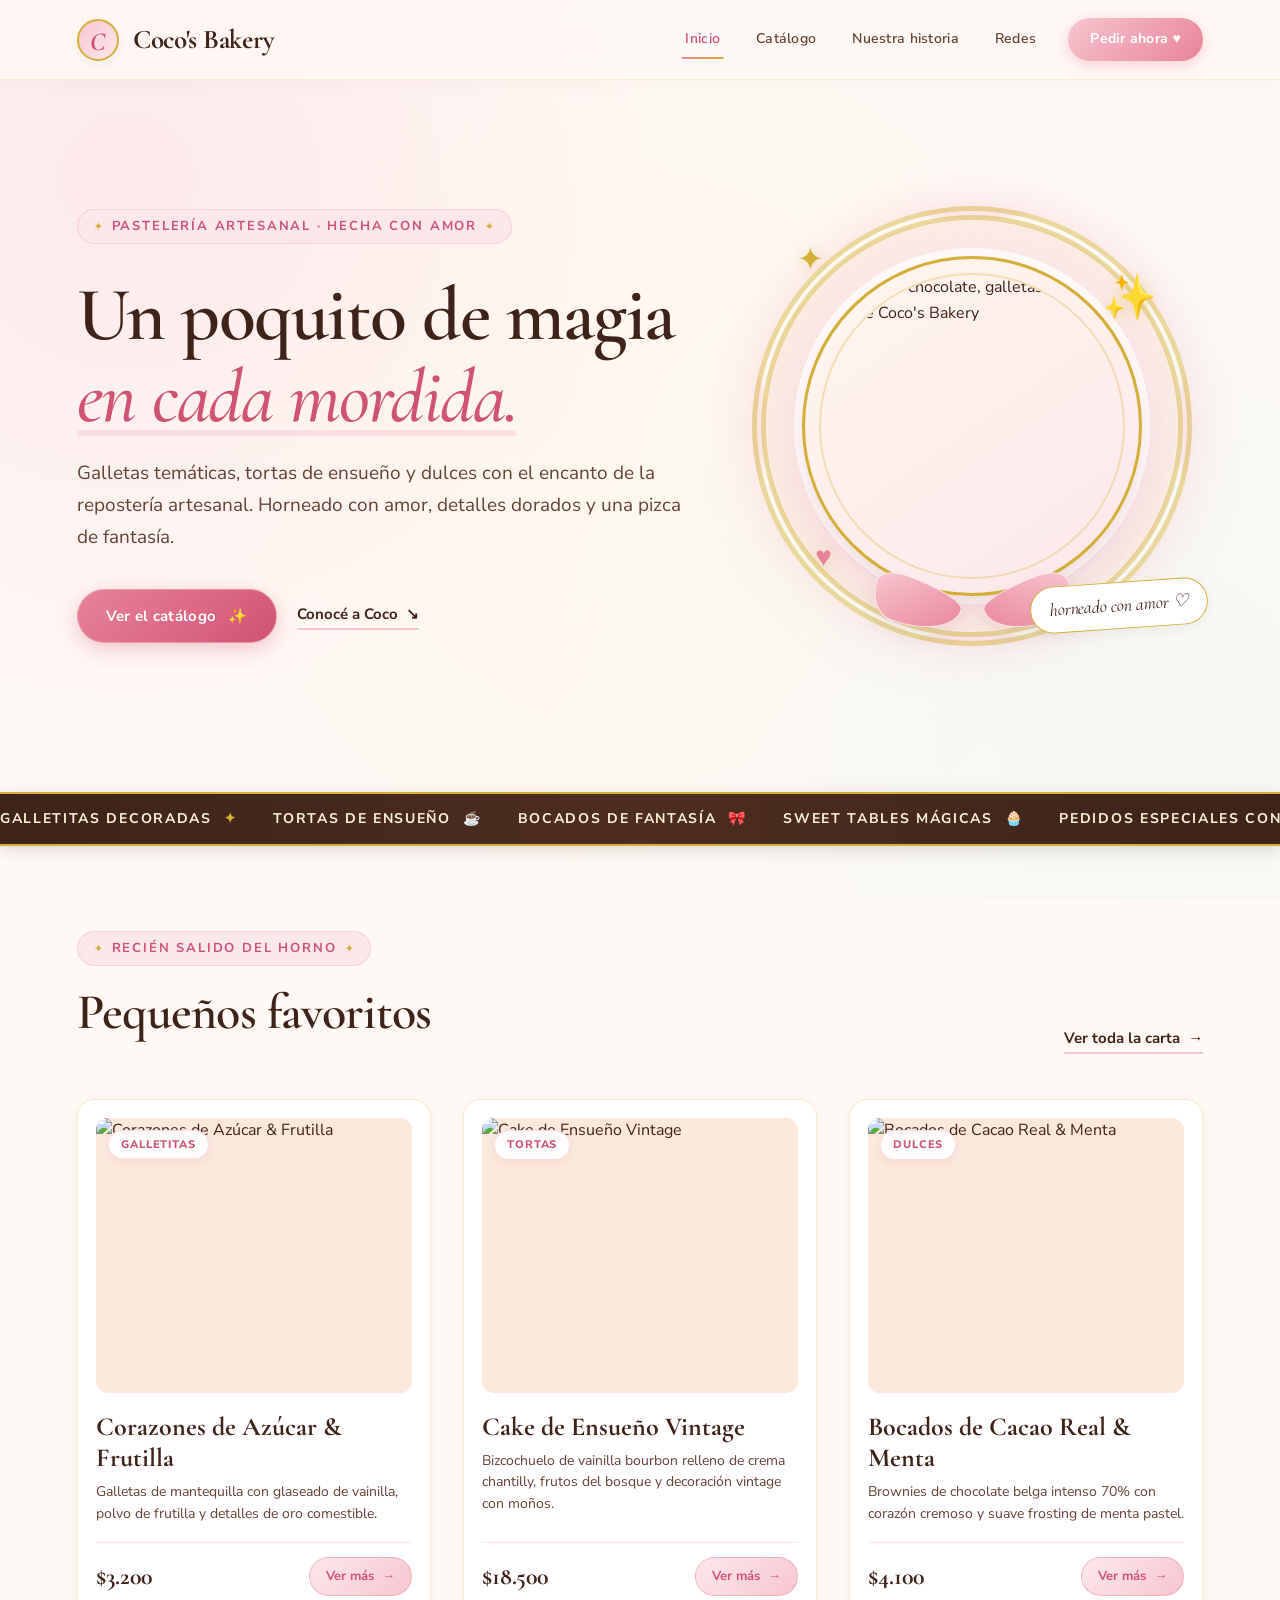
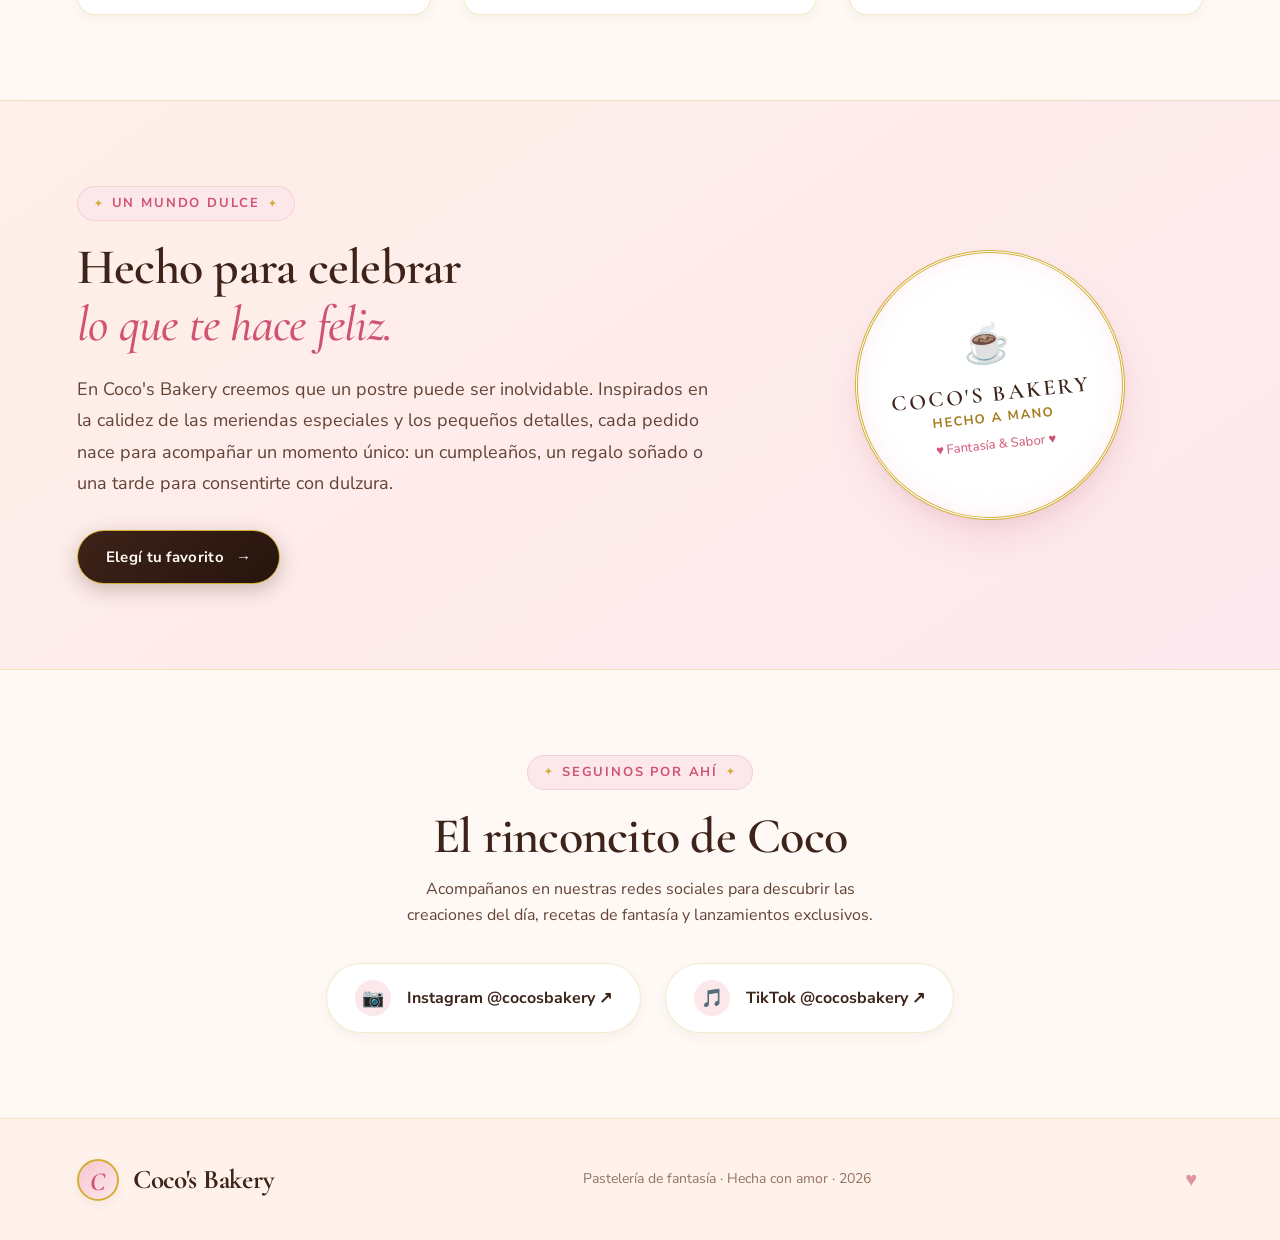
==== index.html @ 11f6545b "refactor: eliminar menciones literales de monerias de cafe y unificar tono de marca" ====
<!doctype html>
<html lang="es">
  <head>
    <meta charset="UTF-8" />
    <meta name="viewport" content="width=device-width, initial-scale=1.0" />
    <meta name="description" content="Coco's Bakery — pastelería de fantasía y repostería artesanal hecha con amor." />
    <title>Coco's Bakery · Pastelería de Fantasía</title>
    <link rel="preconnect" href="https://fonts.googleapis.com" />
    <link rel="preconnect" href="https://fonts.gstatic.com" crossorigin />
    <link href="https://fonts.googleapis.com/css2?family=Cormorant+Garamond:ital,wght@0,500;0,600;0,700;1,500&family=Nunito+Sans:wght@400;600;700;800&display=swap" rel="stylesheet" />
    <link rel="stylesheet" href="styles.css" />
  </head>
  <body>
    <div class="site-shell">
      <!-- HEADER / NAVEGACIÓN -->
      <header class="site-header">
        <a class="brand" href="index.html" aria-label="Coco's Bakery, inicio">
          <span class="brand-mini">C</span>
          <span>Coco's Bakery</span>
        </a>
        <button class="menu-button" aria-expanded="false" aria-controls="main-nav">Menú <span>✦</span></button>
        <nav id="main-nav" class="main-nav" aria-label="Navegación principal">
          <a class="active" href="index.html">Inicio</a>
          <a href="catalogo.html">Catálogo</a>
          <a href="#historia">Nuestra historia</a>
          <a href="#redes">Redes</a>
          <a href="https://wa.me/?text=Hola%20Coco's%20Bakery!%20Quisiera%20hacer%20un%20pedido%20especial" target="_blank" rel="noopener noreferrer" class="nav-cta">
            Pedir ahora <span>♥</span>
          </a>
        </nav>
      </header>

      <main>
        <!-- HERO SECTION -->
        <section class="hero" aria-labelledby="hero-title">
          <div class="hero-copy">
            <span class="eyebrow">Pastelería Artesanal · Hecha con Amor</span>
            <h1 id="hero-title">Un poquito de magia<br /><em>en cada mordida.</em></h1>
            <p class="hero-text">
              Galletas temáticas, tortas de ensueño y dulces con el encanto de la repostería artesanal. Horneado con amor, detalles dorados y una pizca de fantasía.
            </p>
            <div class="hero-actions">
              <a class="button button-pink" href="catalogo.html">Ver el catálogo <span>✨</span></a>
              <a class="text-link" href="#historia">Conocé a Coco <span>↘</span></a>
            </div>
          </div>

          <div class="hero-art" aria-label="Ilustración de Coco's Bakery">
            <span class="spark spark-one">✦</span>
            <span class="spark spark-two">✨</span>
            <span class="spark spark-three">♥</span>
            
            <div class="lace-ring"></div>
            
            <div class="hero-logo-wrap">
              <img src="https://raw.githubusercontent.com/vslocaltech/cocos-bakery/main/assets/cocos-bakery-mark.jpg" alt="Gatito de chocolate, galletas y moño rosa de Coco's Bakery" />
            </div>

            <div class="ribbon ribbon-left"></div>
            <div class="ribbon ribbon-right"></div>
            
            <p class="art-note">horneado con amor ♡</p>
          </div>
        </section>

        <!-- MARQUEE INFINITO CONTINUO -->
        <div class="marquee-container" aria-label="Especialidades en movimiento">
          <div class="marquee-track">
            <span>Galletitas decoradas <i>✦</i></span>
            <span>Tortas de ensueño <i>☕</i></span>
            <span>Bocados de fantasía <i>🎀</i></span>
            <span>Sweet tables mágicas <i>🧁</i></span>
            <span>Pedidos especiales con amor <i>✨</i></span>
            <!-- Duplicado para loop infinito fluido -->
            <span>Galletitas decoradas <i>✦</i></span>
            <span>Tortas de ensueño <i>☕</i></span>
            <span>Bocados de fantasía <i>🎀</i></span>
            <span>Sweet tables mágicas <i>🧁</i></span>
            <span>Pedidos especiales con amor <i>✨</i></span>
          </div>
        </div>

        <!-- SECCIÓN DE FAVORITOS (RENDERIZADA DINÁMICAMENTE) -->
        <section class="featured section-pad" aria-labelledby="featured-title">
          <div class="section-heading">
            <div>
              <span class="eyebrow">Recién salido del horno</span>
              <h2 id="featured-title">Pequeños favoritos</h2>
            </div>
            <a class="text-link" href="catalogo.html">Ver toda la carta <span>→</span></a>
          </div>

          <div class="treat-grid" id="featured-grid">
            <!-- Carga dinámica de script.js con las delicias del catálogo -->
          </div>
        </section>

        <!-- SECCIÓN HISTORIA -->
        <section id="historia" class="story-section section-pad">
          <div class="story-grid">
            <div class="story-copy">
              <span class="eyebrow">Un mundo dulce</span>
              <h2>Hecho para celebrar<br /><em>lo que te hace feliz.</em></h2>
              <p>
                En Coco's Bakery creemos que un postre puede ser inolvidable. Inspirados en la calidez de las meriendas especiales y los pequeños detalles, cada pedido nace para acompañar un momento único: un cumpleaños, un regalo soñado o una tarde para consentirte con dulzura.
              </p>
              <a class="button button-dark" href="catalogo.html">Elegí tu favorito <span>→</span></a>
            </div>

            <div class="story-visual-wrap">
              <div class="story-stamp-card">
                <div class="stamp-icon">☕</div>
                <h3>Coco's Bakery</h3>
                <span>Hecho a mano</span>
                <p style="font-size: 13px; color: var(--pink-deep); margin: 6px 0 0;">♥ Fantasía & Sabor ♥</p>
              </div>
            </div>
          </div>
        </section>

        <!-- SECCIÓN REDES -->
        <section id="redes" class="social-section section-pad" aria-labelledby="social-title">
          <span class="eyebrow">Seguinos por ahí</span>
          <h2 id="social-title">El rinconcito de Coco</h2>
          <p style="max-width: 500px; margin: 0 auto; color: var(--choco-soft);">
            Acompañanos en nuestras redes sociales para descubrir las creaciones del día, recetas de fantasía y lanzamientos exclusivos.
          </p>
          
          <div class="social-cards">
            <a href="https://instagram.com" target="_blank" rel="noopener noreferrer" class="social-card">
              <span class="social-icon">📷</span>
              <span>Instagram @cocosbakery ↗</span>
            </a>
            <a href="https://tiktok.com" target="_blank" rel="noopener noreferrer" class="social-card">
              <span class="social-icon">🎵</span>
              <span>TikTok @cocosbakery ↗</span>
            </a>
          </div>
        </section>
      </main>

      <!-- FOOTER CON ACCESO SECRETO A ADMIN -->
      <footer class="site-footer">
        <a class="brand" href="index.html">
          <span class="brand-mini">C</span>
          <span>Coco's Bakery</span>
        </a>
        <p>Pastelería de fantasía · Hecha con amor · <span>2026</span></p>
        <!-- Corazón secreto que abre el panel de administración -->
        <a href="admin.html" class="footer-secret-heart" title="Área privada de Coco">♥</a>
      </footer>
    </div>

    <script src="script.js"></script>
  </body>
</html>
---- styles.css ----
/* ==========================================================================
   COCO'S BAKERY — PASTELERÍA DE FANTASÍA & REPOSTERÍA ARTESANAL
   Inspirado en la delicadeza victoriana, repostería mágica,
   tonos rosa pastel, crema de vainilla, acentos dorados y lazos delicados.
   ========================================================================== */

:root {
  /* Paleta Pastel de Fantasía */
  --cream-base: #FFF9F5;
  --cream-card: #FFFFFF;
  --cream-tint: #FFF2EB;
  --cream-soft: #FDE8DD;
  
  --pink-pastel: #FCE8EB;
  --pink-blush: #F7C6D0;
  --pink-accent: #E88299;
  --pink-deep: #D05373;
  
  --gold-shimmer: #FDF4D8;
  --gold-accent: #D4AF37;
  --gold-dark: #A67C1E;
  
  --mint-soft: #E3F5F0;
  --mint-accent: #87C7B5;
  
  --choco-rich: #3D2319;
  --choco-soft: #634336;
  --choco-light: #947164;
  --choco-border: rgba(61, 35, 25, 0.12);
  
  /* Tipografías */
  --font-serif: 'Cormorant Garamond', Garamond, 'Playfair Display', Georgia, serif;
  --font-sans: 'Nunito Sans', -apple-system, BlinkMacSystemFont, 'Segoe UI', Roboto, sans-serif;
  
  /* Elevaciones suaves (Marshmallow & Cream) */
  --shadow-sm: 0 4px 12px rgba(61, 35, 25, 0.05);
  --shadow-md: 0 10px 28px -4px rgba(61, 35, 25, 0.08), 0 4px 10px -2px rgba(232, 130, 153, 0.08);
  --shadow-lg: 0 20px 40px -6px rgba(208, 83, 115, 0.15), 0 8px 16px -4px rgba(61, 35, 25, 0.06);
  --shadow-gold: 0 8px 24px -2px rgba(212, 175, 55, 0.25);
  
  /* Radios de borde */
  --radius-sm: 10px;
  --radius-md: 18px;
  --radius-lg: 28px;
  --radius-full: 9999px;
  
  --transition: all 0.3s cubic-bezier(0.25, 1, 0.5, 1);
}

* {
  box-sizing: border-box;
}

html {
  scroll-behavior: smooth;
}

body {
  margin: 0;
  background-color: var(--cream-base);
  color: var(--choco-rich);
  font-family: var(--font-sans);
  font-size: 16px;
  line-height: 1.6;
  overflow-x: hidden;
  background-image: 
    radial-gradient(circle at 10% 20%, rgba(247, 198, 208, 0.3) 0%, transparent 40%),
    radial-gradient(circle at 90% 80%, rgba(227, 245, 240, 0.35) 0%, transparent 45%),
    radial-gradient(circle at 50% 50%, rgba(253, 244, 216, 0.25) 0%, transparent 60%);
  background-attachment: fixed;
}

/* Enlaces y botones base */
a {
  color: inherit;
  text-decoration: none;
  transition: var(--transition);
}

button, input, textarea, select {
  font-family: inherit;
  font-size: inherit;
}

button {
  cursor: pointer;
  border: none;
  background: none;
}

/* ==========================================================================
   TIPOGRAFÍA Y ENCABEZADOS
   ========================================================================== */

h1, h2, h3, h4 {
  font-family: var(--font-serif);
  font-weight: 600;
  color: var(--choco-rich);
  margin-top: 0;
}

h1 {
  font-size: clamp(42px, 6vw, 76px);
  line-height: 1.08;
  letter-spacing: -0.02em;
}

h1 em, h2 em {
  font-style: italic;
  font-weight: 500;
  color: var(--pink-deep);
  position: relative;
  display: inline-block;
}

h1 em::after, h2 em::after {
  content: '';
  position: absolute;
  left: 0;
  bottom: 2px;
  width: 100%;
  height: 6px;
  background: var(--pink-blush);
  opacity: 0.45;
  border-radius: var(--radius-full);
  z-index: -1;
}

h2 {
  font-size: clamp(32px, 4vw, 50px);
  line-height: 1.15;
  letter-spacing: -0.015em;
  margin-bottom: 12px;
}

h3 {
  font-size: 26px;
  line-height: 1.25;
}

.eyebrow {
  display: inline-flex;
  align-items: center;
  gap: 8px;
  font-size: 13px;
  font-weight: 700;
  text-transform: uppercase;
  letter-spacing: 0.14em;
  color: var(--pink-deep);
  background: var(--pink-pastel);
  padding: 6px 16px;
  border-radius: var(--radius-full);
  border: 1px solid rgba(232, 130, 153, 0.25);
  margin-bottom: 18px;
}

.eyebrow::before, .eyebrow::after {
  content: '✦';
  font-size: 10px;
  color: var(--gold-accent);
}

.section-pad {
  padding: 85px max(6vw, 24px);
}

/* ==========================================================================
   ENCABEZADO / NAVBAR (ESTILO MAID CAFÉ DE FANTASÍA)
   ========================================================================== */

.site-header {
  position: sticky;
  top: 0;
  z-index: 100;
  min-height: 80px;
  padding: 0 max(6vw, 24px);
  display: flex;
  align-items: center;
  justify-content: space-between;
  background: rgba(255, 249, 245, 0.88);
  backdrop-filter: blur(14px);
  -webkit-backdrop-filter: blur(14px);
  border-bottom: 1px solid rgba(212, 175, 55, 0.2);
  box-shadow: 0 4px 20px rgba(61, 35, 25, 0.03);
  transition: var(--transition);
}

.brand {
  display: inline-flex;
  align-items: center;
  gap: 14px;
  font-family: var(--font-serif);
  font-size: 27px;
  font-weight: 700;
  color: var(--choco-rich);
  letter-spacing: -0.01em;
}

.brand-mini {
  display: grid;
  place-items: center;
  width: 42px;
  height: 42px;
  border-radius: 50%;
  background: linear-gradient(135deg, var(--pink-blush), var(--pink-pastel));
  border: 2px solid var(--gold-accent);
  color: var(--pink-deep);
  font-family: var(--font-serif);
  font-size: 26px;
  font-style: italic;
  font-weight: 700;
  box-shadow: var(--shadow-sm);
  transition: var(--transition);
}

.brand:hover .brand-mini {
  transform: rotate(-10deg) scale(1.08);
  box-shadow: var(--shadow-gold);
}

.main-nav {
  display: flex;
  align-items: center;
  gap: 28px;
}

.main-nav a {
  font-size: 14px;
  font-weight: 600;
  color: var(--choco-soft);
  position: relative;
  padding: 8px 4px;
  letter-spacing: 0.02em;
}

.main-nav a::after {
  content: '';
  position: absolute;
  left: 50%;
  bottom: 0;
  width: 0;
  height: 2px;
  background: linear-gradient(90deg, var(--pink-accent), var(--gold-accent));
  border-radius: var(--radius-full);
  transition: var(--transition);
  transform: translateX(-50%);
}

.main-nav a:hover, .main-nav a.active {
  color: var(--pink-deep);
}

.main-nav a:hover::after, .main-nav a.active::after {
  width: 100%;
}

.nav-cta {
  background: linear-gradient(135deg, var(--pink-blush), var(--pink-accent)) !important;
  color: #fff !important;
  padding: 10px 22px !important;
  border-radius: var(--radius-full) !important;
  font-weight: 700 !important;
  box-shadow: 0 4px 15px rgba(232, 130, 153, 0.35);
}

.nav-cta:hover {
  transform: translateY(-2px);
  box-shadow: 0 6px 20px rgba(232, 130, 153, 0.45);
}

.nav-cta::after {
  display: none !important;
}

.menu-button {
  display: none;
  background: var(--pink-pastel);
  border: 1px solid var(--pink-blush);
  padding: 8px 16px;
  border-radius: var(--radius-full);
  color: var(--choco-rich);
  font-weight: 700;
  font-size: 14px;
}

/* ==========================================================================
   BOTONES Y LLAMADAS A LA ACCIÓN
   ========================================================================== */

.button {
  display: inline-flex;
  align-items: center;
  justify-content: center;
  gap: 12px;
  padding: 14px 28px;
  border-radius: var(--radius-full);
  font-size: 15px;
  font-weight: 700;
  letter-spacing: 0.02em;
  transition: var(--transition);
  box-shadow: var(--shadow-sm);
  position: relative;
  overflow: hidden;
}

.button::before {
  content: '';
  position: absolute;
  top: 0;
  left: -100%;
  width: 100%;
  height: 100%;
  background: linear-gradient(90deg, transparent, rgba(255, 255, 255, 0.35), transparent);
  transition: left 0.6s ease;
}

.button:hover::before {
  left: 100%;
}

.button:hover {
  transform: translateY(-3px);
  box-shadow: var(--shadow-md);
}

.button:active {
  transform: translateY(-1px);
}

.button-pink {
  background: linear-gradient(135deg, var(--pink-accent), var(--pink-deep));
  color: #FFFFFF;
  border: 1px solid rgba(255, 255, 255, 0.3);
  box-shadow: 0 6px 20px rgba(208, 83, 115, 0.3);
}

.button-pink:hover {
  box-shadow: 0 10px 28px rgba(208, 83, 115, 0.42);
}

.button-dark {
  background: linear-gradient(135deg, var(--choco-rich), #26140D);
  color: var(--cream-base);
  border: 1px solid var(--gold-accent);
  box-shadow: 0 6px 20px rgba(61, 35, 25, 0.25);
}

.button-dark:hover {
  border-color: #ffd966;
  box-shadow: var(--shadow-gold);
}

.button-gold {
  background: linear-gradient(135deg, #F3D279, var(--gold-accent));
  color: var(--choco-rich);
  border: 1px solid rgba(255, 255, 255, 0.5);
  box-shadow: var(--shadow-gold);
}

.button-secondary {
  background: var(--cream-card);
  color: var(--choco-rich);
  border: 1px solid var(--choco-border);
}

.button-secondary:hover {
  border-color: var(--pink-accent);
  color: var(--pink-deep);
  background: var(--pink-pastel);
}

.text-link {
  display: inline-flex;
  align-items: center;
  gap: 8px;
  font-weight: 700;
  color: var(--choco-rich);
  font-size: 15px;
  border-bottom: 2px solid var(--pink-blush);
  padding-bottom: 2px;
  transition: var(--transition);
}

.text-link:hover {
  color: var(--pink-deep);
  border-color: var(--pink-deep);
  gap: 12px;
}

/* ==========================================================================
   SECCIÓN HERO (PASTELERÍA DE FANTASÍA)
   ========================================================================== */

.hero {
  min-height: calc(88vh - 80px);
  display: grid;
  grid-template-columns: 1.15fr 0.85fr;
  align-items: center;
  padding: 60px max(6vw, 24px) 80px;
  gap: 40px;
  position: relative;
}

.hero-copy {
  max-width: 650px;
  position: relative;
  z-index: 2;
}

.hero-copy h1 {
  margin: 12px 0 20px;
}

.hero-text {
  font-size: 19px;
  color: var(--choco-soft);
  line-height: 1.68;
  margin-bottom: 35px;
}

.hero-actions {
  display: flex;
  align-items: center;
  gap: 20px;
  flex-wrap: wrap;
}

/* Arte central del Hero */
.hero-art {
  position: relative;
  display: grid;
  place-items: center;
  min-height: 480px;
}

/* Marco festoneado de encaje (Lace ring de fantasía) */
.lace-ring {
  position: absolute;
  width: min(38vw, 440px);
  height: min(38vw, 440px);
  border-radius: 50%;
  background: radial-gradient(circle, rgba(255, 242, 235, 0.9) 0%, rgba(247, 198, 208, 0.35) 70%, transparent 72%);
  border: 14px double rgba(212, 175, 55, 0.45);
  box-shadow: 0 0 45px rgba(247, 198, 208, 0.5), inset 0 0 35px rgba(253, 244, 216, 0.6);
  animation: gentlePulse 8s infinite ease-in-out;
}

@keyframes gentlePulse {
  0%, 100% { transform: scale(1) rotate(0deg); }
  50% { transform: scale(1.03) rotate(3deg); }
}

.hero-logo-wrap {
  width: min(28vw, 340px);
  aspect-ratio: 1;
  border-radius: 50%;
  padding: 14px;
  background: linear-gradient(145deg, #FFF6EE, var(--pink-pastel));
  border: 3px solid var(--gold-accent);
  box-shadow: var(--shadow-lg), 0 0 0 8px rgba(255, 255, 255, 0.8);
  position: relative;
  z-index: 2;
  transition: var(--transition);
}

.hero-logo-wrap:hover {
  transform: scale(1.02);
  box-shadow: 0 25px 50px rgba(208, 83, 115, 0.25), 0 0 0 10px rgba(255, 255, 255, 0.95);
}

.hero-logo-wrap img {
  width: 100%;
  height: 100%;
  display: block;
  object-fit: cover;
  border-radius: 50%;
  border: 2px solid rgba(212, 175, 55, 0.3);
}

/* Destellos y magia flotante */
.spark {
  position: absolute;
  z-index: 3;
  filter: drop-shadow(0 2px 8px rgba(212, 175, 55, 0.4));
  animation: sparkleFloat 4s ease-in-out infinite;
  pointer-events: none;
}

.spark-one {
  font-size: 32px;
  color: var(--gold-accent);
  top: 10%;
  left: 12%;
  animation-delay: 0s;
}

.spark-two {
  font-size: 44px;
  color: var(--pink-deep);
  top: 16%;
  right: 10%;
  animation-delay: 1.2s;
}

.spark-three {
  font-size: 28px;
  color: var(--pink-accent);
  bottom: 18%;
  left: 16%;
  animation-delay: 2.4s;
}

@keyframes sparkleFloat {
  0%, 100% { transform: translateY(0) rotate(0deg) scale(1); }
  50% { transform: translateY(-10px) rotate(8deg) scale(1.15); }
}

/* Lazos decorativos elegantes */
.ribbon {
  position: absolute;
  z-index: 4;
  bottom: 8%;
  width: 90px;
  height: 48px;
  background: linear-gradient(135deg, var(--pink-blush), var(--pink-accent));
  border: 1px solid rgba(255, 255, 255, 0.7);
  box-shadow: var(--shadow-md);
  border-radius: 30% 70% 70% 30% / 30% 30% 70% 70%;
}

.ribbon-left {
  left: 28%;
  transform: rotate(20deg);
}

.ribbon-right {
  right: 28%;
  transform: rotate(-20deg) scaleX(-1);
}

.art-note {
  position: absolute;
  right: -5px;
  bottom: 4%;
  background: var(--cream-card);
  padding: 8px 18px;
  border-radius: var(--radius-full);
  border: 1px solid var(--gold-accent);
  box-shadow: var(--shadow-sm);
  font-family: var(--font-serif);
  font-style: italic;
  font-size: 18px;
  color: var(--choco-rich);
  z-index: 5;
  transform: rotate(-4deg);
}

/* ==========================================================================
   MARQUEE INFINITO (CINTA MÁGICA CONTINUA)
   ========================================================================== */

.marquee-container {
  overflow: hidden;
  background: linear-gradient(90deg, #3D2319 0%, #4D2D20 50%, #3D2319 100%);
  color: var(--gold-shimmer);
  padding: 14px 0;
  border-top: 2px solid var(--gold-accent);
  border-bottom: 2px solid var(--gold-accent);
  box-shadow: 0 4px 15px rgba(61, 35, 25, 0.15);
  display: flex;
  white-space: nowrap;
}

.marquee-track {
  display: flex;
  align-items: center;
  gap: 36px;
  animation: marqueeScroll 28s linear infinite;
  min-width: 100%;
}

.marquee-track span {
  font-size: 14px;
  font-weight: 700;
  letter-spacing: 0.12em;
  text-transform: uppercase;
  display: inline-flex;
  align-items: center;
  gap: 12px;
}

.marquee-track i {
  color: var(--gold-accent);
  font-style: normal;
  font-size: 14px;
}

@keyframes marqueeScroll {
  from { transform: translateX(0); }
  to { transform: translateX(-50%); }
}

.marquee-container:hover .marquee-track {
  animation-play-state: paused;
}

/* ==========================================================================
   TARJETAS DE PRODUCTO Y GRILLAS (SWEET CARDS)
   ========================================================================== */

.section-heading {
  display: flex;
  justify-content: space-between;
  align-items: flex-end;
  margin-bottom: 45px;
  gap: 20px;
}

.treat-grid, .catalogue-grid {
  display: grid;
  grid-template-columns: repeat(auto-fill, minmax(310px, 1fr));
  gap: 32px;
}

.product-card {
  background: var(--cream-card);
  border-radius: var(--radius-md);
  border: 1px solid rgba(212, 175, 55, 0.25);
  box-shadow: var(--shadow-sm);
  padding: 18px;
  display: flex;
  flex-direction: column;
  transition: var(--transition);
  position: relative;
  overflow: hidden;
}

.product-card::before {
  content: '';
  position: absolute;
  top: 0;
  left: 0;
  right: 0;
  height: 5px;
  background: linear-gradient(90deg, var(--pink-blush), var(--gold-accent), var(--pink-blush));
  opacity: 0;
  transition: var(--transition);
}

.product-card:hover {
  transform: translateY(-8px);
  box-shadow: var(--shadow-lg);
  border-color: rgba(232, 130, 153, 0.45);
}

.product-card:hover::before {
  opacity: 1;
}

.product-media {
  position: relative;
  width: 100%;
  aspect-ratio: 1.15;
  border-radius: calc(var(--radius-md) - 6px);
  overflow: hidden;
  background: var(--cream-soft);
  margin-bottom: 18px;
}

.product-media img {
  width: 100%;
  height: 100%;
  object-fit: cover;
  transition: transform 0.5s ease;
}

.product-card:hover .product-media img {
  transform: scale(1.06);
}

.badge-kind {
  position: absolute;
  top: 12px;
  left: 12px;
  background: rgba(255, 255, 255, 0.92);
  backdrop-filter: blur(8px);
  -webkit-backdrop-filter: blur(8px);
  color: var(--pink-deep);
  font-size: 11px;
  font-weight: 800;
  letter-spacing: 0.08em;
  text-transform: uppercase;
  padding: 5px 12px;
  border-radius: var(--radius-full);
  border: 1px solid rgba(232, 130, 153, 0.25);
  box-shadow: var(--shadow-sm);
  z-index: 2;
}

.product-info {
  display: flex;
  flex-direction: column;
  flex-grow: 1;
}

.product-title {
  font-family: var(--font-serif);
  font-size: 26px;
  font-weight: 700;
  color: var(--choco-rich);
  margin: 0 0 8px;
  line-height: 1.2;
}

.product-desc {
  font-size: 14px;
  color: var(--choco-soft);
  line-height: 1.55;
  margin: 0 0 18px;
  flex-grow: 1;
}

.product-footer {
  display: flex;
  align-items: center;
  justify-content: space-between;
  padding-top: 14px;
  border-top: 1px solid var(--cream-soft);
  gap: 12px;
}

.product-price {
  font-family: var(--font-serif);
  font-size: 24px;
  font-weight: 700;
  color: var(--choco-rich);
}

.order-btn {
  display: inline-flex;
  align-items: center;
  gap: 8px;
  background: linear-gradient(135deg, var(--pink-pastel), var(--pink-blush));
  color: var(--pink-deep);
  border: 1px solid rgba(232, 130, 153, 0.4);
  padding: 8px 16px;
  border-radius: var(--radius-full);
  font-size: 13px;
  font-weight: 700;
  transition: var(--transition);
}

.order-btn:hover {
  background: linear-gradient(135deg, var(--pink-accent), var(--pink-deep));
  color: #fff;
  box-shadow: 0 4px 12px rgba(208, 83, 115, 0.3);
}

/* ==========================================================================
   SECCIÓN HISTORIA & SELLO ARTESANAL
   ========================================================================== */

.story-section {
  background: linear-gradient(145deg, #FFF0E8 0%, #FCE8EE 100%);
  border-top: 1px solid rgba(212, 175, 55, 0.25);
  border-bottom: 1px solid rgba(212, 175, 55, 0.25);
  position: relative;
  overflow: hidden;
}

.story-grid {
  display: grid;
  grid-template-columns: 1.2fr 0.8fr;
  align-items: center;
  gap: 60px;
}

.story-copy p {
  font-size: 18px;
  color: var(--choco-soft);
  line-height: 1.75;
  margin: 20px 0 30px;
}

.story-visual-wrap {
  display: flex;
  justify-content: center;
  align-items: center;
}

.story-stamp-card {
  width: 270px;
  height: 270px;
  border-radius: 50%;
  background: var(--cream-card);
  border: 3px double var(--gold-accent);
  box-shadow: var(--shadow-lg), inset 0 0 25px rgba(247, 198, 208, 0.3);
  display: flex;
  flex-direction: column;
  align-items: center;
  justify-content: center;
  text-align: center;
  padding: 25px;
  transform: rotate(-6deg);
  transition: var(--transition);
}

.story-stamp-card:hover {
  transform: rotate(0deg) scale(1.05);
}

.story-stamp-card .stamp-icon {
  font-size: 38px;
  color: var(--pink-deep);
  margin-bottom: 6px;
}

.story-stamp-card h3 {
  font-size: 22px;
  letter-spacing: 0.12em;
  text-transform: uppercase;
  margin: 0;
  color: var(--choco-rich);
}

.story-stamp-card span {
  font-size: 13px;
  color: var(--gold-dark);
  font-weight: 700;
  letter-spacing: 0.1em;
  text-transform: uppercase;
}

/* ==========================================================================
   SECCIÓN REDES SOCIALES
   ========================================================================== */

.social-section {
  text-align: center;
}

.social-cards {
  display: flex;
  justify-content: center;
  gap: 24px;
  flex-wrap: wrap;
  margin-top: 35px;
}

.social-card {
  display: flex;
  align-items: center;
  gap: 16px;
  background: var(--cream-card);
  padding: 16px 28px;
  border-radius: var(--radius-full);
  border: 1px solid rgba(212, 175, 55, 0.25);
  box-shadow: var(--shadow-sm);
  font-weight: 700;
  color: var(--choco-rich);
  transition: var(--transition);
}

.social-card:hover {
  transform: translateY(-4px);
  box-shadow: var(--shadow-md);
  border-color: var(--pink-accent);
  color: var(--pink-deep);
}

.social-icon {
  width: 36px;
  height: 36px;
  border-radius: 50%;
  background: var(--pink-pastel);
  display: grid;
  place-items: center;
  color: var(--pink-deep);
  font-size: 18px;
}

/* ==========================================================================
   PIE DE PÁGINA (FOOTER)
   ========================================================================== */

.site-footer {
  padding: 35px max(6vw, 24px);
  background: #FFF2EB;
  border-top: 1px solid rgba(212, 175, 55, 0.2);
  display: flex;
  justify-content: space-between;
  align-items: center;
  gap: 20px;
  font-size: 14px;
  color: var(--choco-light);
}

.footer-secret-heart {
  font-size: 20px;
  color: var(--pink-deep);
  opacity: 0.6;
  cursor: pointer;
  transition: var(--transition);
  display: inline-block;
  padding: 6px;
}

.footer-secret-heart:hover {
  opacity: 1;
  transform: scale(1.3);
  filter: drop-shadow(0 0 8px rgba(232, 130, 153, 0.7));
}

/* ==========================================================================
   PÁGINA CATÁLOGO (catalogo.html)
   ========================================================================== */

.catalogue-hero {
  text-align: center;
  padding: 70px max(6vw, 24px) 40px;
  background: linear-gradient(180deg, rgba(255, 242, 235, 0.7) 0%, transparent 100%);
  position: relative;
}

.catalogue-hero p {
  max-width: 550px;
  margin: 14px auto 0;
  font-size: 18px;
  color: var(--choco-soft);
}

.filter-bar {
  display: flex;
  justify-content: center;
  flex-wrap: wrap;
  gap: 12px;
  margin: 40px 0 50px;
}

.filter-btn {
  background: var(--cream-card);
  color: var(--choco-soft);
  border: 1px solid rgba(212, 175, 55, 0.25);
  padding: 10px 24px;
  border-radius: var(--radius-full);
  font-size: 14px;
  font-weight: 700;
  transition: var(--transition);
  box-shadow: var(--shadow-sm);
}

.filter-btn:hover {
  border-color: var(--pink-accent);
  color: var(--pink-deep);
  transform: translateY(-2px);
}

.filter-btn.active {
  background: linear-gradient(135deg, var(--pink-accent), var(--pink-deep));
  color: #FFFFFF;
  border-color: transparent;
  box-shadow: 0 4px 15px rgba(208, 83, 115, 0.35);
}

/* Nota de pedido personalizado */
.custom-order-box {
  background: linear-gradient(135deg, #FFF5ED, #FDE6EC);
  border: 2px dashed rgba(212, 175, 55, 0.45);
  border-radius: var(--radius-lg);
  padding: 45px max(5vw, 28px);
  margin-top: 70px;
  display: flex;
  align-items: center;
  justify-content: space-between;
  gap: 30px;
  box-shadow: var(--shadow-md);
}

.custom-order-copy h2 {
  font-size: 36px;
  margin: 0 0 10px;
}

.custom-order-copy p {
  font-size: 16px;
  color: var(--choco-soft);
  margin: 0;
}

/* ==========================================================================
   PANEL DE ADMINISTRACIÓN (admin.html)
   ========================================================================== */

.admin-body {
  min-height: 100vh;
  background-color: var(--cream-base);
  background-image: radial-gradient(circle at 10% 10%, #FDEBF0 0%, transparent 40%),
                    radial-gradient(circle at 90% 90%, #E8F7F2 0%, transparent 40%);
}

.admin-login-wrap {
  min-height: 100vh;
  display: grid;
  place-items: center;
  padding: 30px 20px;
}

.admin-login-card {
  width: min(100%, 450px);
  background: var(--cream-card);
  border-radius: var(--radius-lg);
  border: 1px solid rgba(212, 175, 55, 0.3);
  box-shadow: var(--shadow-lg);
  padding: 45px 36px;
  text-align: center;
  position: relative;
}

.admin-login-avatar {
  width: 95px;
  height: 95px;
  border-radius: 50%;
  object-fit: cover;
  border: 3px solid var(--gold-accent);
  box-shadow: var(--shadow-md);
  margin-bottom: 20px;
}

.form-group {
  text-align: left;
  margin-bottom: 20px;
}

.form-group label {
  display: block;
  font-size: 13px;
  font-weight: 700;
  text-transform: uppercase;
  letter-spacing: 0.08em;
  color: var(--choco-rich);
  margin-bottom: 8px;
}

.form-control {
  width: 100%;
  padding: 13px 16px;
  border-radius: var(--radius-sm);
  border: 1px solid rgba(61, 35, 25, 0.2);
  background: var(--cream-tint);
  color: var(--choco-rich);
  font-size: 15px;
  transition: var(--transition);
}

.form-control:focus {
  outline: none;
  border-color: var(--pink-accent);
  background: #FFFFFF;
  box-shadow: 0 0 0 3px rgba(232, 130, 153, 0.2);
}

.form-message {
  font-size: 13px;
  color: var(--pink-deep);
  min-height: 20px;
  margin: 10px 0 0;
  font-weight: 600;
}

/* Panel principal de administración */
.admin-navbar {
  background: rgba(255, 255, 255, 0.95);
  backdrop-filter: blur(10px);
  border-bottom: 1px solid rgba(212, 175, 55, 0.25);
  padding: 16px max(6vw, 24px);
  display: flex;
  justify-content: space-between;
  align-items: center;
  box-shadow: var(--shadow-sm);
}

.admin-nav-actions {
  display: flex;
  align-items: center;
  gap: 16px;
}

.admin-container {
  max-width: 1300px;
  margin: 0 auto;
  padding: 40px 24px 80px;
}

.admin-grid-layout {
  display: grid;
  grid-template-columns: 420px 1fr;
  gap: 36px;
  align-items: start;
}

.admin-panel-card {
  background: var(--cream-card);
  border-radius: var(--radius-md);
  border: 1px solid rgba(212, 175, 55, 0.25);
  box-shadow: var(--shadow-md);
  padding: 30px;
}

.admin-panel-card h2 {
  font-size: 28px;
  margin: 0 0 6px;
}

.admin-panel-card p.subtitle {
  font-size: 14px;
  color: var(--choco-light);
  margin: 0 0 24px;
}

/* Vista previa de imagen en formulario */
.image-preview-box {
  width: 100%;
  height: 170px;
  border: 2px dashed rgba(212, 175, 55, 0.4);
  border-radius: var(--radius-sm);
  background: var(--cream-tint);
  display: grid;
  place-items: center;
  margin-top: 10px;
  overflow: hidden;
  position: relative;
}

.image-preview-box img {
  width: 100%;
  height: 100%;
  object-fit: cover;
}

.image-preview-placeholder {
  font-size: 13px;
  color: var(--choco-light);
  text-align: center;
  padding: 15px;
}

/* Tarjetas de productos en admin */
.admin-products-list {
  display: grid;
  gap: 16px;
}

.admin-item-row {
  display: grid;
  grid-template-columns: 90px 1fr auto;
  align-items: center;
  gap: 18px;
  background: var(--cream-tint);
  border: 1px solid rgba(212, 175, 55, 0.2);
  border-radius: var(--radius-sm);
  padding: 14px;
  transition: var(--transition);
}

.admin-item-row:hover {
  background: #FFFFFF;
  box-shadow: var(--shadow-sm);
  border-color: var(--pink-blush);
}

.admin-item-thumb {
  width: 90px;
  height: 80px;
  border-radius: 8px;
  object-fit: cover;
  background: var(--cream-soft);
}

.admin-item-details h4 {
  font-size: 19px;
  margin: 0 0 4px;
  color: var(--choco-rich);
}

.admin-item-details p {
  font-size: 13px;
  color: var(--choco-soft);
  margin: 0 0 6px;
  line-height: 1.4;
}

.admin-item-meta {
  display: flex;
  align-items: center;
  gap: 12px;
  font-size: 13px;
}

.admin-item-price {
  font-weight: 700;
  color: var(--pink-deep);
}

.admin-item-actions {
  display: flex;
  flex-direction: column;
  gap: 8px;
}

.btn-icon {
  width: 36px;
  height: 36px;
  border-radius: 50%;
  display: grid;
  place-items: center;
  font-size: 15px;
  transition: var(--transition);
}

.btn-edit {
  background: var(--gold-shimmer);
  color: var(--gold-dark);
  border: 1px solid var(--gold-accent);
}

.btn-edit:hover {
  background: var(--gold-accent);
  color: #fff;
}

.btn-delete {
  background: #FEECEB;
  color: #D32F2F;
  border: 1px solid #FFCDD2;
}

.btn-delete:hover {
  background: #D32F2F;
  color: #fff;
}

.empty-state {
  text-align: center;
  padding: 45px 20px;
  color: var(--choco-light);
  font-size: 15px;
}

/* Toast de notificación */
.toast-msg {
  position: fixed;
  bottom: 30px;
  right: 30px;
  background: var(--choco-rich);
  color: var(--cream-base);
  padding: 14px 24px;
  border-radius: var(--radius-full);
  border: 1px solid var(--gold-accent);
  box-shadow: var(--shadow-lg);
  font-weight: 600;
  font-size: 14px;
  z-index: 1000;
  display: flex;
  align-items: center;
  gap: 10px;
  animation: slideInUp 0.3s ease;
}

@keyframes slideInUp {
  from { transform: translateY(50px); opacity: 0; }
  to { transform: translateY(0); opacity: 1; }
}

.hidden {
  display: none !important;
}

/* ==========================================================================
   RESPONSIVE DESIGN (TABLET & MOBILE)
   ========================================================================== */

@media (max-width: 992px) {
  .hero {
    grid-template-columns: 1fr;
    text-align: center;
    padding-top: 40px;
  }
  
  .hero-copy {
    margin: 0 auto;
  }
  
  .hero-actions {
    justify-content: center;
  }
  
  .hero-art {
    margin-top: 20px;
    min-height: 400px;
  }
  
  .story-grid {
    grid-template-columns: 1fr;
    text-align: center;
  }
  
  .admin-grid-layout {
    grid-template-columns: 1fr;
  }
}

@media (max-width: 768px) {
  .menu-button {
    display: block;
  }
  
  .main-nav {
    display: none;
    position: absolute;
    top: 80px;
    left: 0;
    right: 0;
    background: rgba(255, 249, 245, 0.98);
    backdrop-filter: blur(16px);
    flex-direction: column;
    padding: 24px;
    border-bottom: 2px solid var(--gold-accent);
    box-shadow: var(--shadow-lg);
    gap: 18px;
  }
  
  .main-nav.open {
    display: flex;
  }
  
  .custom-order-box {
    flex-direction: column;
    text-align: center;
  }
  
  .site-footer {
    flex-direction: column;
    text-align: center;
  }
}
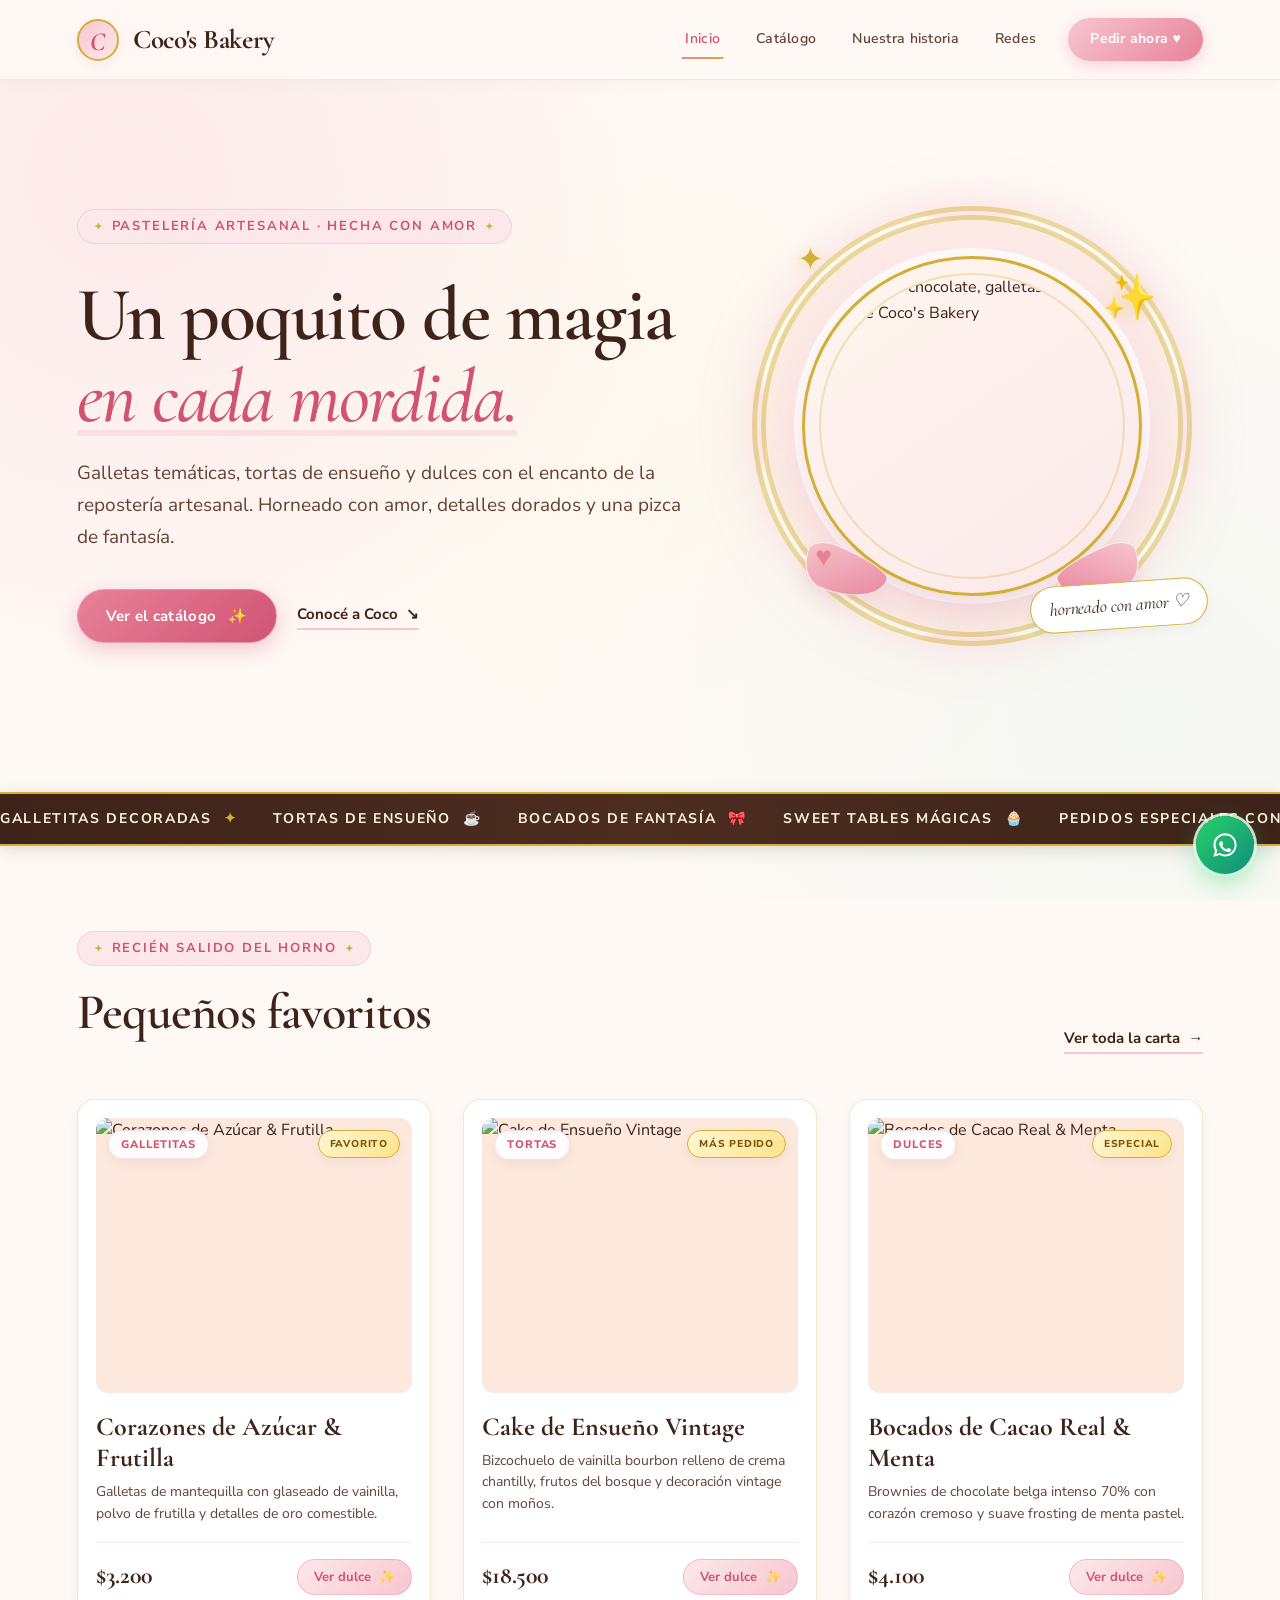
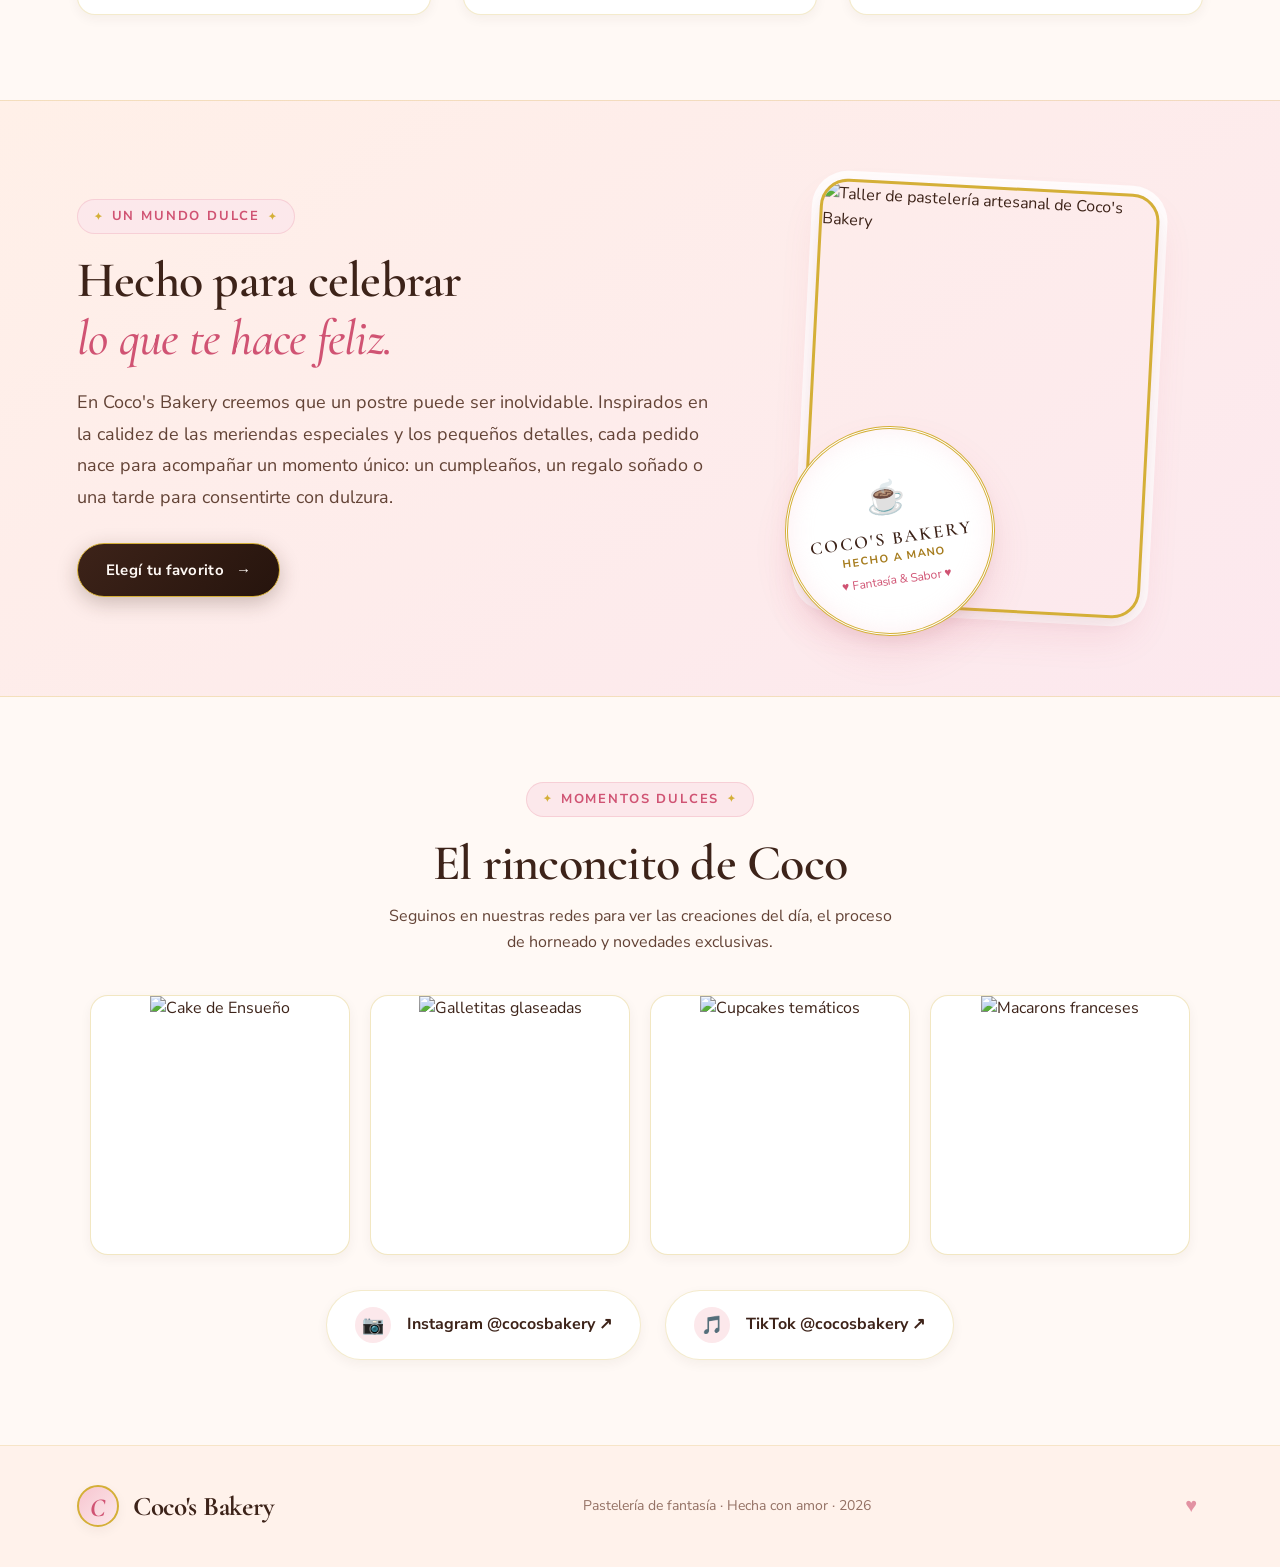
==== commit d2366503: "feat: incorporar favicon, boton flotante whatsapp, modal de producto, feed instagram, tags y mejoras" ====
--- a/index.html
+++ b/index.html
@@ -5,6 +5,8 @@
     <meta name="viewport" content="width=device-width, initial-scale=1.0" />
     <meta name="description" content="Coco's Bakery — pastelería de fantasía y repostería artesanal hecha con amor." />
     <title>Coco's Bakery · Pastelería de Fantasía</title>
+    <!-- Favicon temático SVG -->
+    <link rel="icon" href="data:image/svg+xml,<svg xmlns=%22http://www.w3.org/2000/svg%22 viewBox=%220 0 100 100%22><text y=%22.9em%22 font-size=%2290%22>🧁</text></svg>" />
     <link rel="preconnect" href="https://fonts.googleapis.com" />
     <link rel="preconnect" href="https://fonts.gstatic.com" crossorigin />
     <link href="https://fonts.googleapis.com/css2?family=Cormorant+Garamond:ital,wght@0,500;0,600;0,700;1,500&family=Nunito+Sans:wght@400;600;700;800&display=swap" rel="stylesheet" />
@@ -52,13 +54,14 @@
             
             <div class="lace-ring"></div>
             
-            <div class="hero-logo-wrap">
-              <img src="https://raw.githubusercontent.com/vslocaltech/cocos-bakery/main/assets/cocos-bakery-mark.jpg" alt="Gatito de chocolate, galletas y moño rosa de Coco's Bakery" />
-            </div>
-
-            <div class="ribbon ribbon-left"></div>
-            <div class="ribbon ribbon-right"></div>
-            
+            <div class="hero-logo-frame">
+              <div class="hero-logo-wrap">
+                <img src="https://raw.githubusercontent.com/vslocaltech/cocos-bakery/main/assets/cocos-bakery-mark.jpg" alt="Gatito de chocolate, galletas y moño rosa de Coco's Bakery" />
+              </div>
+              <div class="ribbon ribbon-left"></div>
+              <div class="ribbon ribbon-right"></div>
+            </div>
+
             <p class="art-note">horneado con amor ♡</p>
           </div>
         </section>
@@ -108,23 +111,64 @@
             </div>
 
             <div class="story-visual-wrap">
-              <div class="story-stamp-card">
-                <div class="stamp-icon">☕</div>
-                <h3>Coco's Bakery</h3>
-                <span>Hecho a mano</span>
-                <p style="font-size: 13px; color: var(--pink-deep); margin: 6px 0 0;">♥ Fantasía & Sabor ♥</p>
-              </div>
-            </div>
-          </div>
-        </section>
-
-        <!-- SECCIÓN REDES -->
+              <div class="story-composite">
+                <img class="story-artisan-photo" 
+                     src="https://images.unsplash.com/photo-1517433670267-08bbd4be890f?auto=format&fit=crop&w=700&q=80" 
+                     alt="Taller de pastelería artesanal de Coco's Bakery" 
+                     loading="lazy" />
+                <div class="story-stamp-card">
+                  <div class="stamp-icon">☕</div>
+                  <h3>Coco's Bakery</h3>
+                  <span>Hecho a mano</span>
+                  <p style="font-size: 12px; color: var(--pink-deep); margin: 4px 0 0;">♥ Fantasía & Sabor ♥</p>
+                </div>
+              </div>
+            </div>
+          </div>
+        </section>
+
+        <!-- SECCIÓN REDES (FEED ESTILO INSTAGRAM) -->
         <section id="redes" class="social-section section-pad" aria-labelledby="social-title">
-          <span class="eyebrow">Seguinos por ahí</span>
+          <span class="eyebrow">Momentos Dulces</span>
           <h2 id="social-title">El rinconcito de Coco</h2>
-          <p style="max-width: 500px; margin: 0 auto; color: var(--choco-soft);">
-            Acompañanos en nuestras redes sociales para descubrir las creaciones del día, recetas de fantasía y lanzamientos exclusivos.
+          <p style="max-width: 520px; margin: 0 auto; color: var(--choco-soft);">
+            Seguinos en nuestras redes para ver las creaciones del día, el proceso de horneado y novedades exclusivas.
           </p>
+
+          <!-- Galería estilo Instagram -->
+          <div class="insta-feed-grid">
+            <article class="insta-card">
+              <img src="https://images.unsplash.com/photo-1535141192574-5d4897c13136?auto=format&fit=crop&w=600&q=80" alt="Cake de Ensueño" loading="lazy" />
+              <div class="insta-overlay">
+                <p>Detalles florales que cuentan una historia 🌸</p>
+                <div class="insta-meta"><span>♥ 1.2k</span> <span>@cocosbakery</span></div>
+              </div>
+            </article>
+
+            <article class="insta-card">
+              <img src="https://images.unsplash.com/photo-1558961363-fa8fdf82db35?auto=format&fit=crop&w=600&q=80" alt="Galletitas glaseadas" loading="lazy" />
+              <div class="insta-overlay">
+                <p>Galletitas horneadas una a una con amor 🍪</p>
+                <div class="insta-meta"><span>♥ 940</span> <span>@cocosbakery</span></div>
+              </div>
+            </article>
+
+            <article class="insta-card">
+              <img src="https://images.unsplash.com/photo-1587668178277-295251f900ce?auto=format&fit=crop&w=600&q=80" alt="Cupcakes temáticos" loading="lazy" />
+              <div class="insta-overlay">
+                <p>Remolinos de crema para la hora del té 🎀</p>
+                <div class="insta-meta"><span>♥ 850</span> <span>@cocosbakery</span></div>
+              </div>
+            </article>
+
+            <article class="insta-card">
+              <img src="https://images.unsplash.com/photo-1569864358642-9d1684040f43?auto=format&fit=crop&w=600&q=80" alt="Macarons franceses" loading="lazy" />
+              <div class="insta-overlay">
+                <p>Cajitas listas para sorprender y regalar ✨</p>
+                <div class="insta-meta"><span>♥ 1.5k</span> <span>@cocosbakery</span></div>
+              </div>
+            </article>
+          </div>
           
           <div class="social-cards">
             <a href="https://instagram.com" target="_blank" rel="noopener noreferrer" class="social-card">
@@ -138,6 +182,16 @@
           </div>
         </section>
       </main>
+
+      <!-- BOTÓN FLOTANTE PERSISTENTE DE WHATSAPP -->
+      <aside class="floating-whatsapp" aria-label="Contacto por WhatsApp">
+        <a href="https://wa.me/?text=Hola%20Coco's%20Bakery!%20Quisiera%20hacer%20una%20consulta" target="_blank" rel="noopener noreferrer" class="whatsapp-btn" title="Escribinos por WhatsApp">
+          <svg viewBox="0 0 24 24" fill="currentColor" width="28" height="28" aria-hidden="true">
+            <path d="M12.04 2c-5.46 0-9.91 4.45-9.91 9.91 0 1.75.46 3.45 1.32 4.95L2.05 22l5.25-1.38c1.45.79 3.08 1.21 4.74 1.21 5.46 0 9.91-4.45 9.91-9.91 0-2.65-1.03-5.14-2.9-7.01A9.82 9.82 0 0 0 12.04 2m.01 1.67c2.2 0 4.26.86 5.82 2.42a8.23 8.23 0 0 1 2.41 5.83c0 4.54-3.7 8.24-8.24 8.24-1.42 0-2.82-.37-4.05-1.08l-.29-.17-3.12.82.83-3.04-.19-.3a8.21 8.21 0 0 1-1.26-4.46c0-4.54 3.7-8.24 8.24-8.24m4.52 11.66c-.25-.13-1.47-.72-1.7-.81-.23-.08-.39-.13-.56.13-.17.25-.64.81-.79.97-.14.17-.29.19-.54.06-.25-.13-1.06-.39-2.02-1.25-.75-.67-1.26-1.5-1.41-1.75-.15-.25-.02-.39.11-.51.11-.11.25-.29.37-.44.13-.15.17-.25.25-.42.08-.17.04-.31-.02-.44-.06-.13-.56-1.34-.76-1.84-.2-.48-.4-.42-.56-.43h-.47c-.17 0-.44.06-.67.31-.23.25-.88.86-.88 2.1 0 1.24.9 2.44 1.03 2.61.13.17 1.78 2.71 4.3 3.8 2.53 1.09 2.53.73 2.98.69.46-.04 1.47-.6 1.68-1.18.21-.58.21-1.07.15-1.18-.06-.11-.23-.17-.48-.3"/>
+          </svg>
+          <span class="whatsapp-tooltip">¿Tenés una duda? Escribinos ♥</span>
+        </a>
+      </aside>
 
       <!-- FOOTER CON ACCESO SECRETO A ADMIN -->
       <footer class="site-footer">
--- a/styles.css
+++ b/styles.css
@@ -515,27 +515,35 @@
   50% { transform: translateY(-10px) rotate(8deg) scale(1.15); }
 }
 
-/* Lazos decorativos elegantes */
+/* Lazos decorativos elegantes anclados al marco */
+.hero-logo-frame {
+  position: relative;
+  display: grid;
+  place-items: center;
+  z-index: 2;
+}
+
 .ribbon {
   position: absolute;
   z-index: 4;
-  bottom: 8%;
-  width: 90px;
-  height: 48px;
+  bottom: 0px;
+  width: 85px;
+  height: 46px;
   background: linear-gradient(135deg, var(--pink-blush), var(--pink-accent));
-  border: 1px solid rgba(255, 255, 255, 0.7);
+  border: 1px solid rgba(255, 255, 255, 0.8);
   box-shadow: var(--shadow-md);
   border-radius: 30% 70% 70% 30% / 30% 30% 70% 70%;
+  pointer-events: none;
 }
 
 .ribbon-left {
-  left: 28%;
-  transform: rotate(20deg);
+  left: 0px;
+  transform: rotate(22deg);
 }
 
 .ribbon-right {
-  right: 28%;
-  transform: rotate(-20deg) scaleX(-1);
+  right: 0px;
+  transform: rotate(-22deg) scaleX(-1);
 }
 
 .art-note {
@@ -697,6 +705,27 @@
   z-index: 2;
 }
 
+.badge-tag {
+  position: absolute;
+  top: 12px;
+  right: 12px;
+  background: linear-gradient(135deg, #FFF6D6, #FCE38A);
+  color: #7A580A;
+  font-size: 10px;
+  font-weight: 800;
+  letter-spacing: 0.08em;
+  text-transform: uppercase;
+  padding: 5px 11px;
+  border-radius: var(--radius-full);
+  border: 1px solid var(--gold-accent);
+  box-shadow: var(--shadow-sm);
+  z-index: 2;
+}
+
+.product-media {
+  cursor: pointer;
+}
+
 .product-info {
   display: flex;
   flex-direction: column;
@@ -786,11 +815,33 @@
   display: flex;
   justify-content: center;
   align-items: center;
+  position: relative;
+}
+
+.story-composite {
+  position: relative;
+  display: inline-block;
+}
+
+.story-artisan-photo {
+  width: min(100%, 340px);
+  aspect-ratio: 4/5;
+  border-radius: var(--radius-lg);
+  object-fit: cover;
+  border: 3px solid var(--gold-accent);
+  box-shadow: var(--shadow-lg), 0 0 0 8px rgba(255, 255, 255, 0.85);
+  transform: rotate(3deg);
+  transition: var(--transition);
+  display: block;
+}
+
+.story-composite:hover .story-artisan-photo {
+  transform: rotate(0deg) scale(1.02);
 }
 
 .story-stamp-card {
-  width: 270px;
-  height: 270px;
+  width: 210px;
+  height: 210px;
   border-radius: 50%;
   background: var(--cream-card);
   border: 3px double var(--gold-accent);
@@ -800,23 +851,27 @@
   align-items: center;
   justify-content: center;
   text-align: center;
-  padding: 25px;
-  transform: rotate(-6deg);
-  transition: var(--transition);
+  padding: 15px;
+  position: absolute;
+  bottom: -25px;
+  left: -25px;
+  transform: rotate(-8deg);
+  transition: var(--transition);
+  z-index: 2;
 }
 
 .story-stamp-card:hover {
-  transform: rotate(0deg) scale(1.05);
+  transform: rotate(0deg) scale(1.08);
 }
 
 .story-stamp-card .stamp-icon {
-  font-size: 38px;
+  font-size: 32px;
   color: var(--pink-deep);
-  margin-bottom: 6px;
+  margin-bottom: 4px;
 }
 
 .story-stamp-card h3 {
-  font-size: 22px;
+  font-size: 18px;
   letter-spacing: 0.12em;
   text-transform: uppercase;
   margin: 0;
@@ -824,7 +879,7 @@
 }
 
 .story-stamp-card span {
-  font-size: 13px;
+  font-size: 11px;
   color: var(--gold-dark);
   font-weight: 700;
   letter-spacing: 0.1em;
@@ -832,11 +887,74 @@
 }
 
 /* ==========================================================================
-   SECCIÓN REDES SOCIALES
+   SECCIÓN REDES SOCIALES (GALERÍA ESTILO INSTAGRAM)
    ========================================================================== */
 
 .social-section {
   text-align: center;
+}
+
+.insta-feed-grid {
+  display: grid;
+  grid-template-columns: repeat(4, 1fr);
+  gap: 20px;
+  max-width: 1100px;
+  margin: 40px auto 35px;
+}
+
+.insta-card {
+  position: relative;
+  aspect-ratio: 1;
+  border-radius: var(--radius-md);
+  overflow: hidden;
+  border: 1px solid rgba(212, 175, 55, 0.3);
+  box-shadow: var(--shadow-sm);
+  background: var(--cream-card);
+}
+
+.insta-card img {
+  width: 100%;
+  height: 100%;
+  object-fit: cover;
+  transition: transform 0.6s ease;
+}
+
+.insta-overlay {
+  position: absolute;
+  inset: 0;
+  background: linear-gradient(to top, rgba(61, 35, 25, 0.85) 0%, rgba(208, 83, 115, 0.4) 100%);
+  color: #FFFFFF;
+  display: flex;
+  flex-direction: column;
+  justify-content: flex-end;
+  padding: 16px;
+  opacity: 0;
+  transition: var(--transition);
+  text-align: left;
+}
+
+.insta-card:hover img {
+  transform: scale(1.08);
+}
+
+.insta-card:hover .insta-overlay {
+  opacity: 1;
+}
+
+.insta-overlay p {
+  font-size: 13px;
+  font-weight: 600;
+  margin: 0 0 6px;
+  line-height: 1.35;
+}
+
+.insta-meta {
+  font-size: 12px;
+  color: var(--gold-shimmer);
+  font-weight: 700;
+  display: flex;
+  align-items: center;
+  gap: 6px;
 }
 
 .social-cards {
@@ -909,6 +1027,185 @@
   opacity: 1;
   transform: scale(1.3);
   filter: drop-shadow(0 0 8px rgba(232, 130, 153, 0.7));
+}
+
+/* ==========================================================================
+   BOTÓN FLOTANTE DE WHATSAPP
+   ========================================================================== */
+
+.floating-whatsapp {
+  position: fixed;
+  bottom: 26px;
+  right: 26px;
+  z-index: 999;
+}
+
+.whatsapp-btn {
+  display: flex;
+  align-items: center;
+  justify-content: center;
+  width: 58px;
+  height: 58px;
+  background: linear-gradient(135deg, #25D366, #128C7E);
+  color: #FFFFFF;
+  border-radius: 50%;
+  box-shadow: 0 8px 24px rgba(37, 211, 102, 0.4), 0 0 0 3px rgba(255, 255, 255, 0.85);
+  transition: var(--transition);
+  position: relative;
+}
+
+.whatsapp-btn:hover {
+  transform: translateY(-4px) scale(1.08);
+  box-shadow: 0 12px 30px rgba(37, 211, 102, 0.55), 0 0 0 5px rgba(255, 255, 255, 0.95);
+  color: #ffffff;
+}
+
+.whatsapp-tooltip {
+  position: absolute;
+  right: 68px;
+  white-space: nowrap;
+  background: var(--choco-rich);
+  color: #FFFFFF;
+  font-size: 13px;
+  font-weight: 700;
+  padding: 8px 16px;
+  border-radius: var(--radius-full);
+  box-shadow: var(--shadow-md);
+  border: 1px solid var(--gold-accent);
+  opacity: 0;
+  pointer-events: none;
+  transform: translateX(10px);
+  transition: var(--transition);
+}
+
+.whatsapp-btn:hover .whatsapp-tooltip {
+  opacity: 1;
+  transform: translateX(0);
+}
+
+/* ==========================================================================
+   MODAL / VISTA DETALLADA DE PRODUCTO
+   ========================================================================== */
+
+.modal-overlay {
+  position: fixed;
+  inset: 0;
+  background: rgba(61, 35, 25, 0.55);
+  backdrop-filter: blur(8px);
+  -webkit-backdrop-filter: blur(8px);
+  z-index: 2000;
+  display: grid;
+  place-items: center;
+  padding: 20px;
+  opacity: 0;
+  visibility: hidden;
+  transition: all 0.3s ease;
+}
+
+.modal-overlay.active {
+  opacity: 1;
+  visibility: visible;
+}
+
+.product-modal {
+  width: min(100%, 780px);
+  background: var(--cream-card);
+  border-radius: var(--radius-lg);
+  border: 2px solid var(--gold-accent);
+  box-shadow: var(--shadow-lg), 0 0 50px rgba(232, 130, 153, 0.25);
+  display: grid;
+  grid-template-columns: 1fr 1fr;
+  overflow: hidden;
+  position: relative;
+  transform: scale(0.92);
+  transition: transform 0.3s cubic-bezier(0.34, 1.56, 0.64, 1);
+}
+
+.modal-overlay.active .product-modal {
+  transform: scale(1);
+}
+
+.modal-close-btn {
+  position: absolute;
+  top: 14px;
+  right: 14px;
+  width: 36px;
+  height: 36px;
+  border-radius: 50%;
+  background: rgba(255, 255, 255, 0.95);
+  color: var(--choco-rich);
+  border: 1px solid var(--choco-border);
+  display: grid;
+  place-items: center;
+  font-size: 18px;
+  z-index: 10;
+  transition: var(--transition);
+  box-shadow: var(--shadow-sm);
+}
+
+.modal-close-btn:hover {
+  background: var(--pink-pastel);
+  color: var(--pink-deep);
+  transform: rotate(90deg);
+}
+
+.modal-media {
+  background: var(--cream-soft);
+  height: 100%;
+  min-height: 360px;
+}
+
+.modal-media img {
+  width: 100%;
+  height: 100%;
+  object-fit: cover;
+  display: block;
+}
+
+.modal-content {
+  padding: 36px 30px;
+  display: flex;
+  flex-direction: column;
+  justify-content: space-between;
+}
+
+.modal-badges {
+  display: flex;
+  gap: 8px;
+  margin-bottom: 12px;
+  flex-wrap: wrap;
+}
+
+.modal-title {
+  font-family: var(--font-serif);
+  font-size: 32px;
+  line-height: 1.15;
+  margin: 0 0 12px;
+  color: var(--choco-rich);
+}
+
+.modal-desc {
+  font-size: 15px;
+  color: var(--choco-soft);
+  line-height: 1.6;
+  margin: 0 0 24px;
+  flex-grow: 1;
+}
+
+.modal-price-box {
+  display: flex;
+  align-items: center;
+  justify-content: space-between;
+  border-top: 1px solid var(--cream-soft);
+  padding-top: 18px;
+  gap: 12px;
+}
+
+.modal-price {
+  font-family: var(--font-serif);
+  font-size: 28px;
+  font-weight: 700;
+  color: var(--choco-rich);
 }
 
 /* ==========================================================================
@@ -1142,6 +1439,24 @@
   color: var(--choco-light);
   text-align: center;
   padding: 15px;
+}
+
+/* Barra de control y búsqueda en lista de admin */
+.admin-list-header {
+  display: flex;
+  flex-direction: column;
+  gap: 12px;
+  margin-bottom: 20px;
+  padding-bottom: 16px;
+  border-bottom: 1px solid var(--cream-soft);
+}
+
+.admin-list-topbar {
+  display: flex;
+  align-items: center;
+  justify-content: space-between;
+  gap: 10px;
+  flex-wrap: wrap;
 }
 
 /* Tarjetas de productos en admin */
@@ -1307,6 +1622,10 @@
   .admin-grid-layout {
     grid-template-columns: 1fr;
   }
+
+  .insta-feed-grid {
+    grid-template-columns: repeat(2, 1fr);
+  }
 }
 
 @media (max-width: 768px) {
@@ -1342,4 +1661,37 @@
     flex-direction: column;
     text-align: center;
   }
-}
+
+  .product-modal {
+    grid-template-columns: 1fr;
+    max-height: 90vh;
+    overflow-y: auto;
+  }
+
+  .modal-media {
+    min-height: 220px;
+  }
+
+  .floating-whatsapp {
+    bottom: 18px;
+    right: 18px;
+  }
+
+  .whatsapp-btn {
+    width: 50px;
+    height: 50px;
+  }
+}
+
+@media (max-width: 480px) {
+  .insta-feed-grid {
+    grid-template-columns: 1fr;
+  }
+  
+  .story-stamp-card {
+    position: relative;
+    bottom: auto;
+    left: auto;
+    margin: 20px auto 0;
+  }
+}
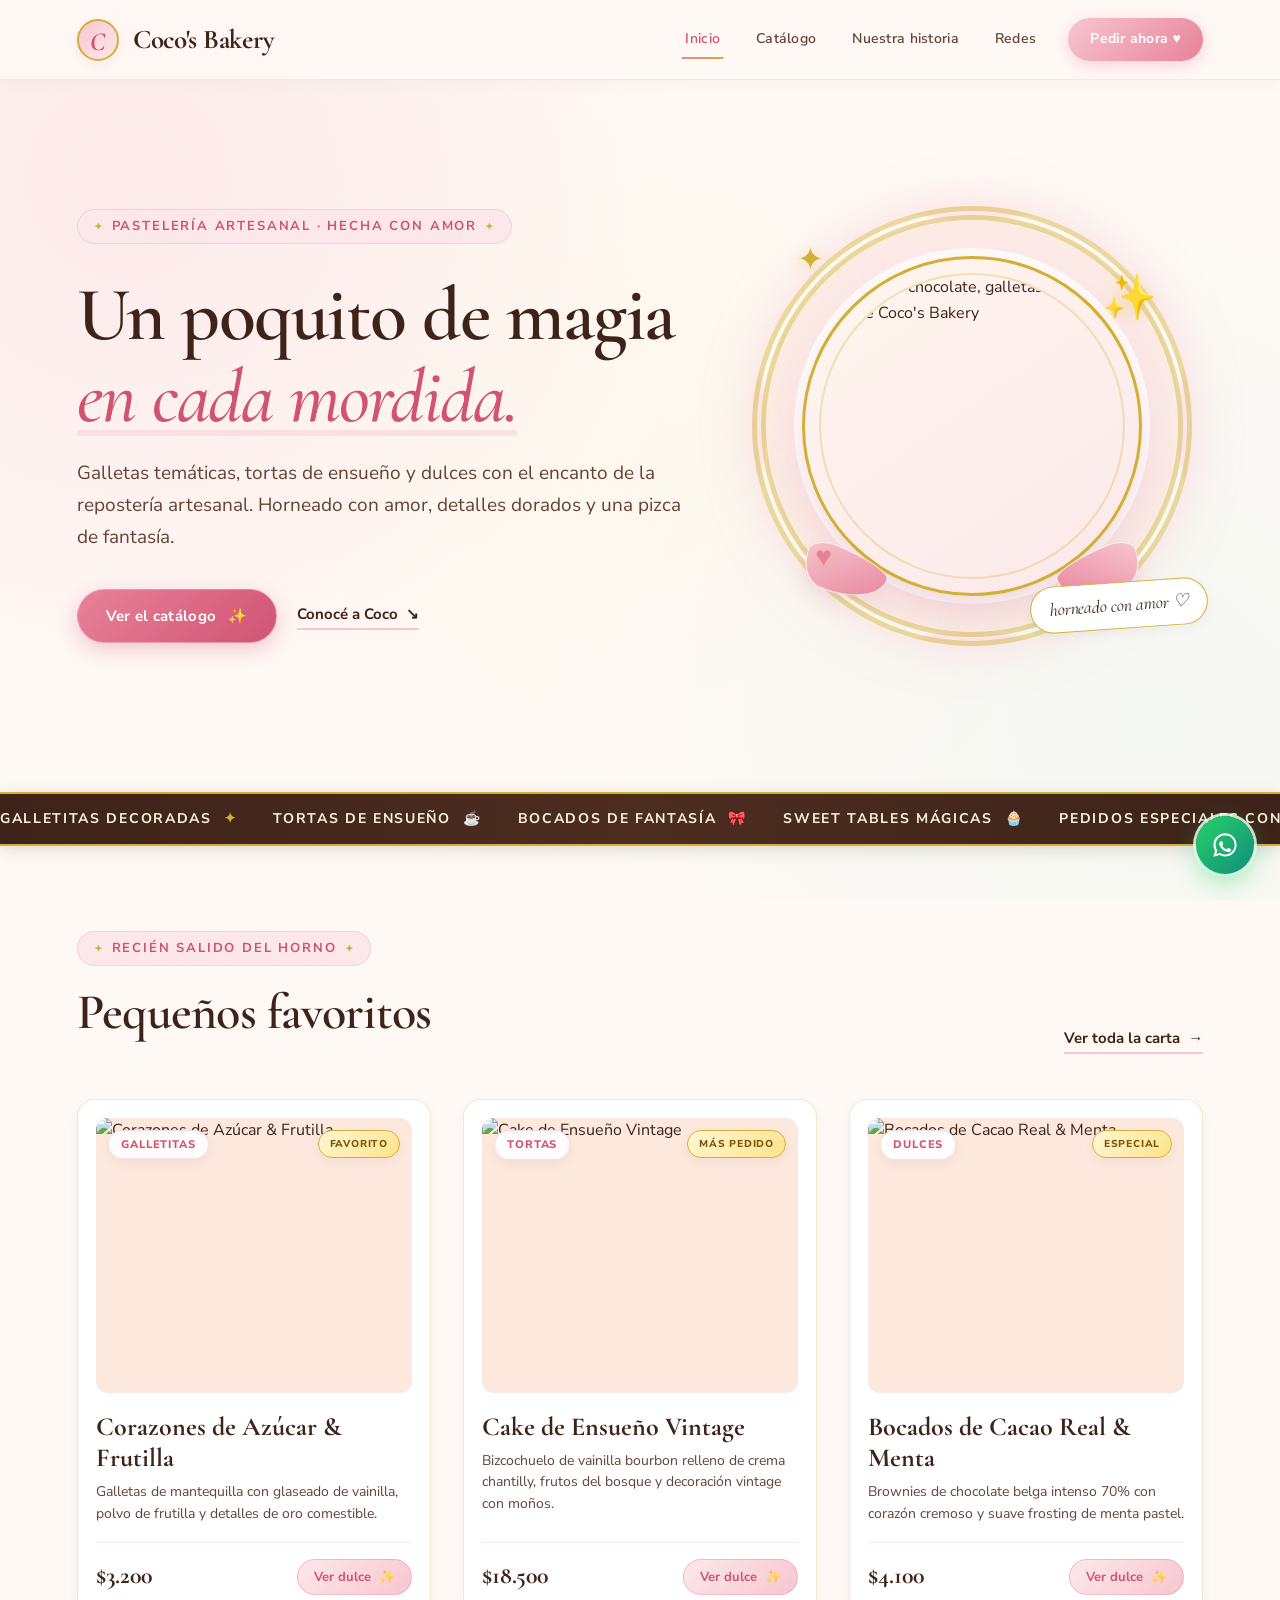
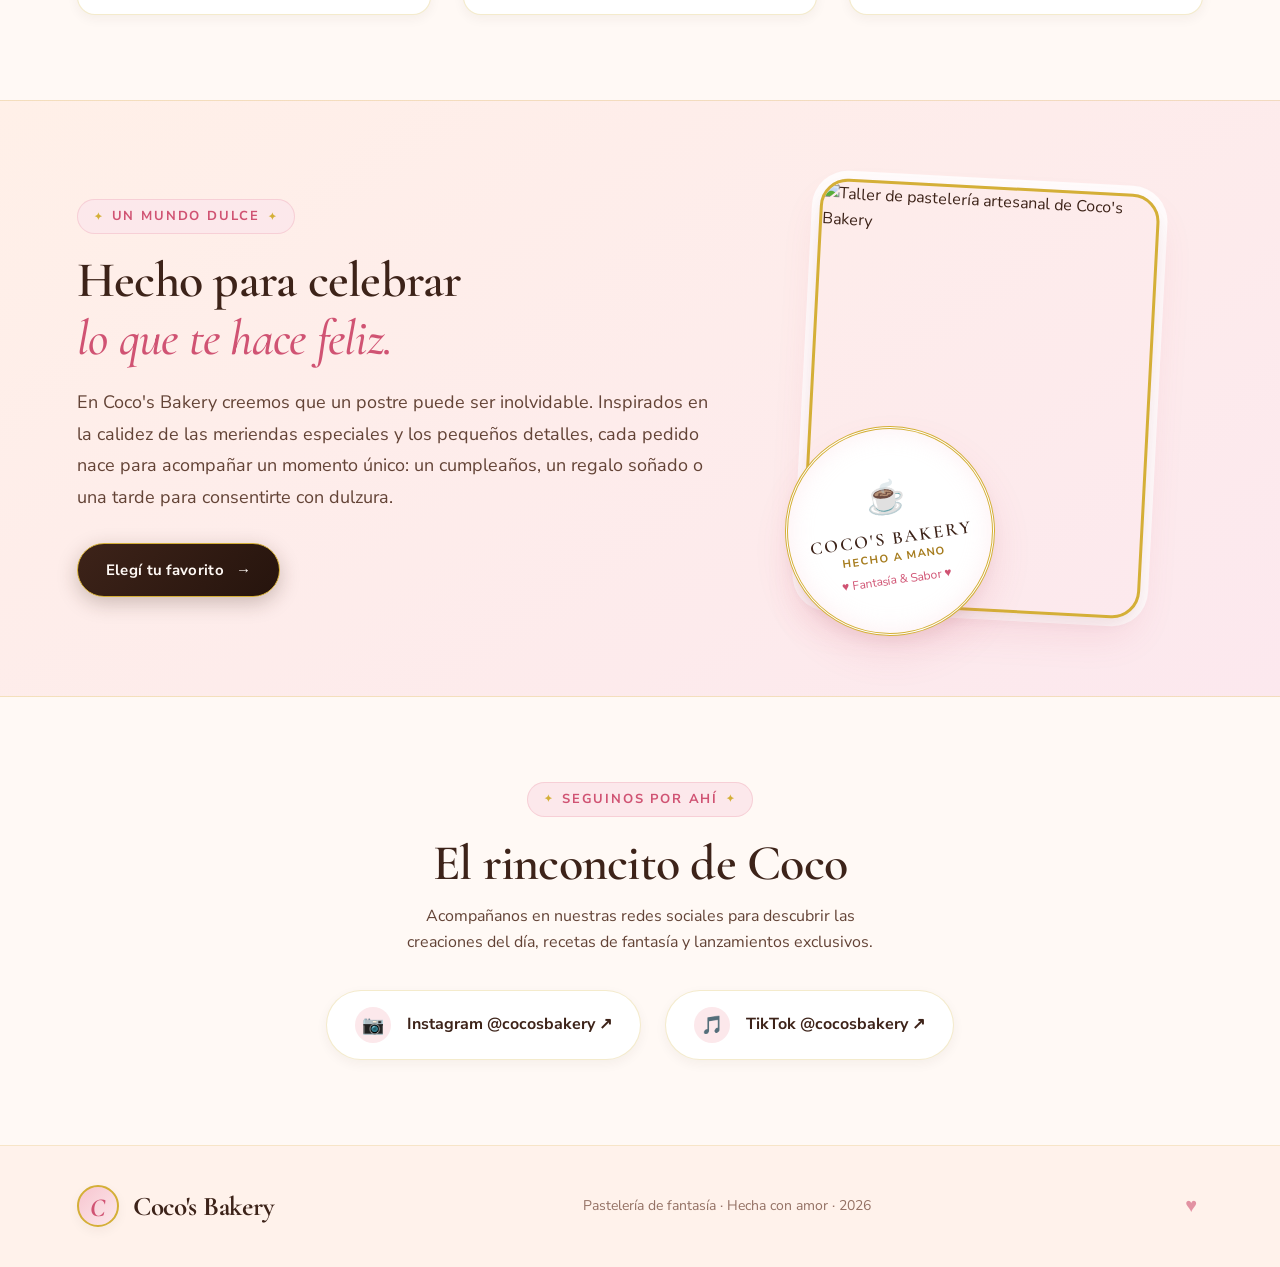
==== commit 1e312a23: "revert: rollback de la galeria de instagram (B1) en seccion redes" ====
--- a/index.html
+++ b/index.html
@@ -127,48 +127,13 @@
           </div>
         </section>
 
-        <!-- SECCIÓN REDES (FEED ESTILO INSTAGRAM) -->
+        <!-- SECCIÓN REDES -->
         <section id="redes" class="social-section section-pad" aria-labelledby="social-title">
-          <span class="eyebrow">Momentos Dulces</span>
+          <span class="eyebrow">Seguinos por ahí</span>
           <h2 id="social-title">El rinconcito de Coco</h2>
-          <p style="max-width: 520px; margin: 0 auto; color: var(--choco-soft);">
-            Seguinos en nuestras redes para ver las creaciones del día, el proceso de horneado y novedades exclusivas.
+          <p style="max-width: 500px; margin: 0 auto; color: var(--choco-soft);">
+            Acompañanos en nuestras redes sociales para descubrir las creaciones del día, recetas de fantasía y lanzamientos exclusivos.
           </p>
-
-          <!-- Galería estilo Instagram -->
-          <div class="insta-feed-grid">
-            <article class="insta-card">
-              <img src="https://images.unsplash.com/photo-1535141192574-5d4897c13136?auto=format&fit=crop&w=600&q=80" alt="Cake de Ensueño" loading="lazy" />
-              <div class="insta-overlay">
-                <p>Detalles florales que cuentan una historia 🌸</p>
-                <div class="insta-meta"><span>♥ 1.2k</span> <span>@cocosbakery</span></div>
-              </div>
-            </article>
-
-            <article class="insta-card">
-              <img src="https://images.unsplash.com/photo-1558961363-fa8fdf82db35?auto=format&fit=crop&w=600&q=80" alt="Galletitas glaseadas" loading="lazy" />
-              <div class="insta-overlay">
-                <p>Galletitas horneadas una a una con amor 🍪</p>
-                <div class="insta-meta"><span>♥ 940</span> <span>@cocosbakery</span></div>
-              </div>
-            </article>
-
-            <article class="insta-card">
-              <img src="https://images.unsplash.com/photo-1587668178277-295251f900ce?auto=format&fit=crop&w=600&q=80" alt="Cupcakes temáticos" loading="lazy" />
-              <div class="insta-overlay">
-                <p>Remolinos de crema para la hora del té 🎀</p>
-                <div class="insta-meta"><span>♥ 850</span> <span>@cocosbakery</span></div>
-              </div>
-            </article>
-
-            <article class="insta-card">
-              <img src="https://images.unsplash.com/photo-1569864358642-9d1684040f43?auto=format&fit=crop&w=600&q=80" alt="Macarons franceses" loading="lazy" />
-              <div class="insta-overlay">
-                <p>Cajitas listas para sorprender y regalar ✨</p>
-                <div class="insta-meta"><span>♥ 1.5k</span> <span>@cocosbakery</span></div>
-              </div>
-            </article>
-          </div>
           
           <div class="social-cards">
             <a href="https://instagram.com" target="_blank" rel="noopener noreferrer" class="social-card">
--- a/styles.css
+++ b/styles.css
@@ -887,74 +887,11 @@
 }
 
 /* ==========================================================================
-   SECCIÓN REDES SOCIALES (GALERÍA ESTILO INSTAGRAM)
+   SECCIÓN REDES SOCIALES
    ========================================================================== */
 
 .social-section {
   text-align: center;
-}
-
-.insta-feed-grid {
-  display: grid;
-  grid-template-columns: repeat(4, 1fr);
-  gap: 20px;
-  max-width: 1100px;
-  margin: 40px auto 35px;
-}
-
-.insta-card {
-  position: relative;
-  aspect-ratio: 1;
-  border-radius: var(--radius-md);
-  overflow: hidden;
-  border: 1px solid rgba(212, 175, 55, 0.3);
-  box-shadow: var(--shadow-sm);
-  background: var(--cream-card);
-}
-
-.insta-card img {
-  width: 100%;
-  height: 100%;
-  object-fit: cover;
-  transition: transform 0.6s ease;
-}
-
-.insta-overlay {
-  position: absolute;
-  inset: 0;
-  background: linear-gradient(to top, rgba(61, 35, 25, 0.85) 0%, rgba(208, 83, 115, 0.4) 100%);
-  color: #FFFFFF;
-  display: flex;
-  flex-direction: column;
-  justify-content: flex-end;
-  padding: 16px;
-  opacity: 0;
-  transition: var(--transition);
-  text-align: left;
-}
-
-.insta-card:hover img {
-  transform: scale(1.08);
-}
-
-.insta-card:hover .insta-overlay {
-  opacity: 1;
-}
-
-.insta-overlay p {
-  font-size: 13px;
-  font-weight: 600;
-  margin: 0 0 6px;
-  line-height: 1.35;
-}
-
-.insta-meta {
-  font-size: 12px;
-  color: var(--gold-shimmer);
-  font-weight: 700;
-  display: flex;
-  align-items: center;
-  gap: 6px;
 }
 
 .social-cards {
@@ -1621,10 +1558,6 @@
   
   .admin-grid-layout {
     grid-template-columns: 1fr;
-  }
-
-  .insta-feed-grid {
-    grid-template-columns: repeat(2, 1fr);
   }
 }
 
@@ -1684,10 +1617,6 @@
 }
 
 @media (max-width: 480px) {
-  .insta-feed-grid {
-    grid-template-columns: 1fr;
-  }
-  
   .story-stamp-card {
     position: relative;
     bottom: auto;
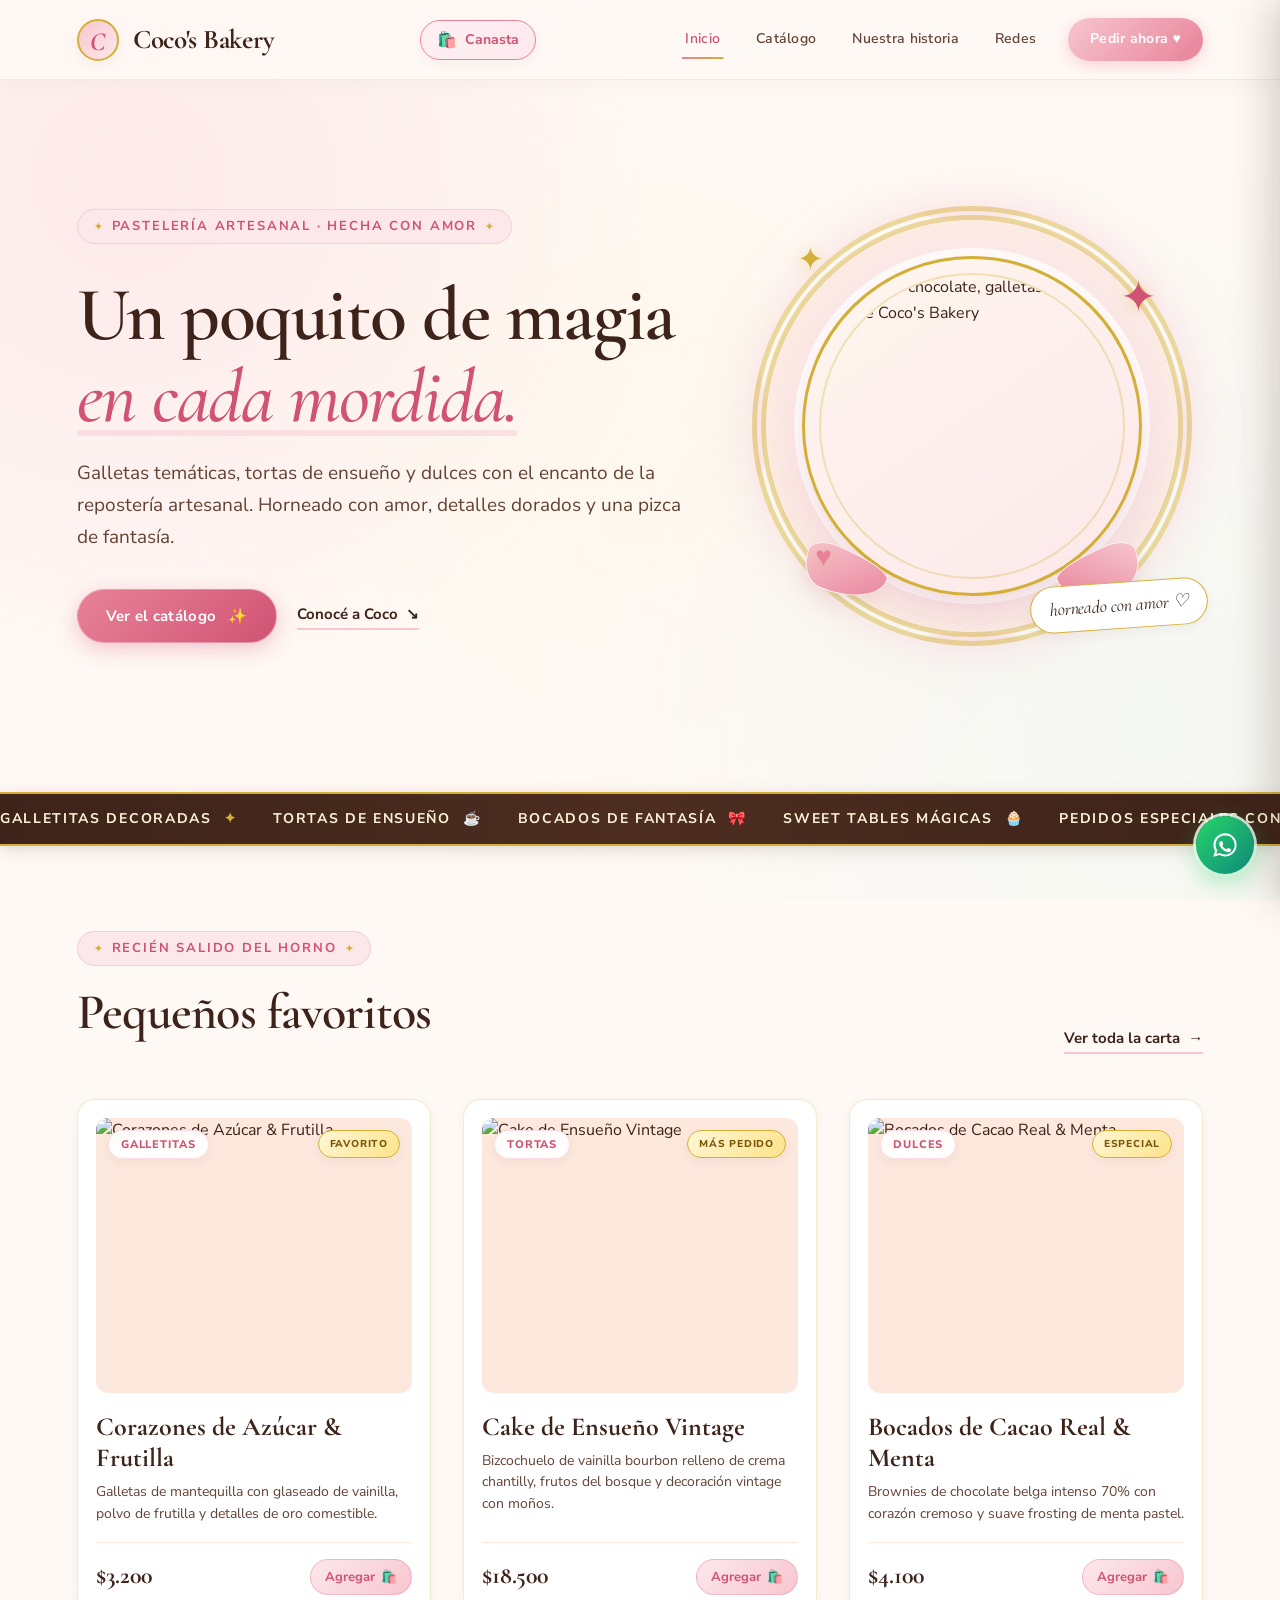
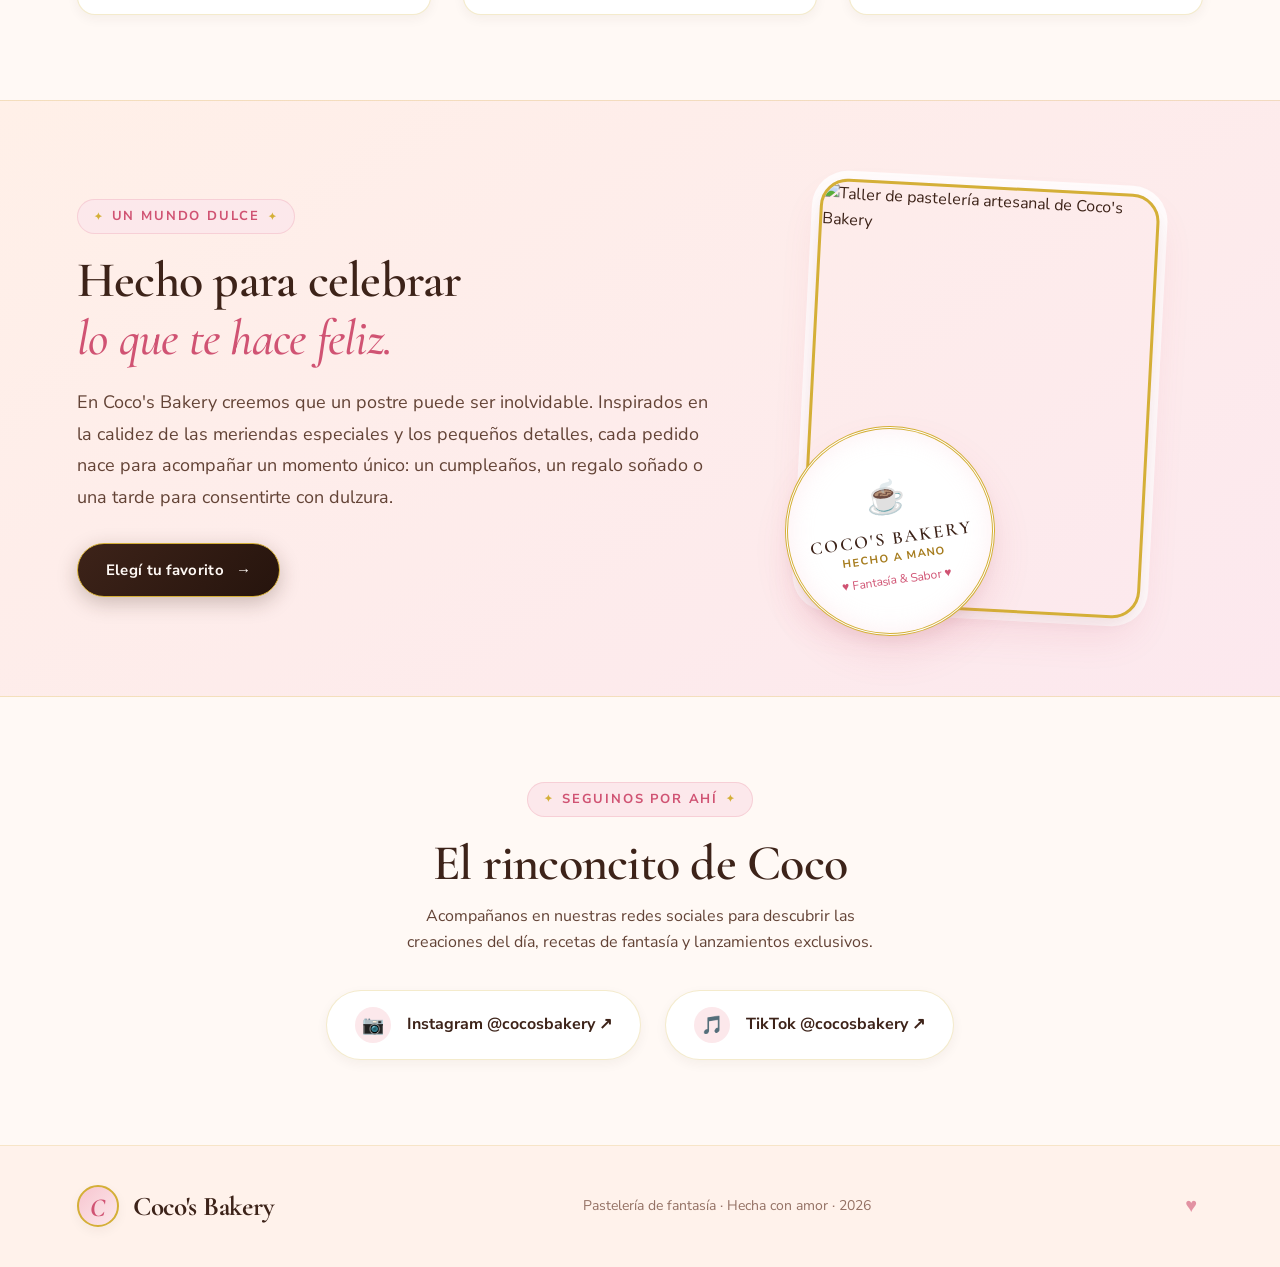
==== commit 92bed17c: "feat: implementar sistema de carrito de compras con checkout automatico a WhatsApp (+54 3442 472867)" ====
--- a/index.html
+++ b/index.html
@@ -26,7 +26,7 @@
           <a href="catalogo.html">Catálogo</a>
           <a href="#historia">Nuestra historia</a>
           <a href="#redes">Redes</a>
-          <a href="https://wa.me/?text=Hola%20Coco's%20Bakery!%20Quisiera%20hacer%20un%20pedido%20especial" target="_blank" rel="noopener noreferrer" class="nav-cta">
+          <a href="https://wa.me/5493442472867?text=Hola%20Coco's%20Bakery!%20Quisiera%20hacer%20un%20pedido%20especial" target="_blank" rel="noopener noreferrer" class="nav-cta">
             Pedir ahora <span>♥</span>
           </a>
         </nav>
@@ -49,7 +49,7 @@
 
           <div class="hero-art" aria-label="Ilustración de Coco's Bakery">
             <span class="spark spark-one">✦</span>
-            <span class="spark spark-two">✨</span>
+            <span class="spark spark-two">✦</span>
             <span class="spark spark-three">♥</span>
             
             <div class="lace-ring"></div>
@@ -150,7 +150,7 @@
 
       <!-- BOTÓN FLOTANTE PERSISTENTE DE WHATSAPP -->
       <aside class="floating-whatsapp" aria-label="Contacto por WhatsApp">
-        <a href="https://wa.me/?text=Hola%20Coco's%20Bakery!%20Quisiera%20hacer%20una%20consulta" target="_blank" rel="noopener noreferrer" class="whatsapp-btn" title="Escribinos por WhatsApp">
+        <a href="https://wa.me/5493442472867?text=Hola%20Coco's%20Bakery!%20Quisiera%20hacer%20una%20consulta" target="_blank" rel="noopener noreferrer" class="whatsapp-btn" title="Escribinos por WhatsApp">
           <svg viewBox="0 0 24 24" fill="currentColor" width="28" height="28" aria-hidden="true">
             <path d="M12.04 2c-5.46 0-9.91 4.45-9.91 9.91 0 1.75.46 3.45 1.32 4.95L2.05 22l5.25-1.38c1.45.79 3.08 1.21 4.74 1.21 5.46 0 9.91-4.45 9.91-9.91 0-2.65-1.03-5.14-2.9-7.01A9.82 9.82 0 0 0 12.04 2m.01 1.67c2.2 0 4.26.86 5.82 2.42a8.23 8.23 0 0 1 2.41 5.83c0 4.54-3.7 8.24-8.24 8.24-1.42 0-2.82-.37-4.05-1.08l-.29-.17-3.12.82.83-3.04-.19-.3a8.21 8.21 0 0 1-1.26-4.46c0-4.54 3.7-8.24 8.24-8.24m4.52 11.66c-.25-.13-1.47-.72-1.7-.81-.23-.08-.39-.13-.56.13-.17.25-.64.81-.79.97-.14.17-.29.19-.54.06-.25-.13-1.06-.39-2.02-1.25-.75-.67-1.26-1.5-1.41-1.75-.15-.25-.02-.39.11-.51.11-.11.25-.29.37-.44.13-.15.17-.25.25-.42.08-.17.04-.31-.02-.44-.06-.13-.56-1.34-.76-1.84-.2-.48-.4-.42-.56-.43h-.47c-.17 0-.44.06-.67.31-.23.25-.88.86-.88 2.1 0 1.24.9 2.44 1.03 2.61.13.17 1.78 2.71 4.3 3.8 2.53 1.09 2.53.73 2.98.69.46-.04 1.47-.6 1.68-1.18.21-.58.21-1.07.15-1.18-.06-.11-.23-.17-.48-.3"/>
           </svg>
--- a/styles.css
+++ b/styles.css
@@ -436,8 +436,8 @@
 /* Marco festoneado de encaje (Lace ring de fantasía) */
 .lace-ring {
   position: absolute;
-  width: min(38vw, 440px);
-  height: min(38vw, 440px);
+  width: clamp(270px, 38vw, 440px);
+  height: clamp(270px, 38vw, 440px);
   border-radius: 50%;
   background: radial-gradient(circle, rgba(255, 242, 235, 0.9) 0%, rgba(247, 198, 208, 0.35) 70%, transparent 72%);
   border: 14px double rgba(212, 175, 55, 0.45);
@@ -451,7 +451,7 @@
 }
 
 .hero-logo-wrap {
-  width: min(28vw, 340px);
+  width: clamp(210px, 28vw, 340px);
   aspect-ratio: 1;
   border-radius: 50%;
   padding: 14px;
@@ -1528,99 +1528,1088 @@
 }
 
 /* ==========================================================================
-   RESPONSIVE DESIGN (TABLET & MOBILE)
+   RESPONSIVE DESIGN (TABLETS & MÓVILES CALIBRADOS)
    ========================================================================== */
 
+/* TABLETS Y PANTALLAS MEDIANAS (hasta 992px) */
 @media (max-width: 992px) {
-  .hero {
-    grid-template-columns: 1fr;
-    text-align: center;
-    padding-top: 40px;
-  }
-  
-  .hero-copy {
-    margin: 0 auto;
-  }
-  
-  .hero-actions {
-    justify-content: center;
-  }
-  
-  .hero-art {
-    margin-top: 20px;
-    min-height: 400px;
-  }
-  
-  .story-grid {
-    grid-template-columns: 1fr;
-    text-align: center;
-  }
-  
-  .admin-grid-layout {
-    grid-template-columns: 1fr;
-  }
-}
-
-@media (max-width: 768px) {
+  .section-pad {
+    padding: 60px max(5vw, 24px);
+  }
+
   .menu-button {
-    display: block;
+    display: inline-flex;
+    align-items: center;
+    gap: 6px;
   }
   
   .main-nav {
     display: none;
     position: absolute;
-    top: 80px;
+    top: 78px;
     left: 0;
     right: 0;
-    background: rgba(255, 249, 245, 0.98);
-    backdrop-filter: blur(16px);
-    flex-direction: column;
-    padding: 24px;
+    background: #FFF9F5;
     border-bottom: 2px solid var(--gold-accent);
     box-shadow: var(--shadow-lg);
-    gap: 18px;
+    flex-direction: column;
+    padding: 24px 24px;
+    gap: 14px;
+    animation: fadeInDown 0.25s ease-out;
   }
   
   .main-nav.open {
     display: flex;
   }
+
+  .main-nav a {
+    font-size: 16px;
+    width: 100%;
+    padding: 8px 0;
+  }
+
+  .nav-cta {
+    width: 100%;
+    text-align: center;
+    margin-top: 6px;
+  }
+
+  .hero {
+    grid-template-columns: 1fr;
+    text-align: center;
+    padding: 35px max(5vw, 24px) 55px;
+    gap: 32px;
+  }
   
-  .custom-order-box {
-    flex-direction: column;
+  .hero-copy {
+    margin: 0 auto;
+    max-width: 600px;
+  }
+  
+  .hero-actions {
+    justify-content: center;
+    gap: 16px;
+  }
+  
+  .hero-art {
+    margin-top: 10px;
+    min-height: 380px;
+  }
+
+  .hero-logo-wrap {
+    width: min(44vw, 270px);
+  }
+
+  .lace-ring {
+    width: min(58vw, 360px);
+    height: min(58vw, 360px);
+  }
+  
+  .treat-grid {
+    grid-template-columns: repeat(3, 1fr);
+    gap: 18px;
+  }
+
+  .story-grid {
+    grid-template-columns: 1fr;
     text-align: center;
-  }
-  
-  .site-footer {
-    flex-direction: column;
-    text-align: center;
-  }
-
-  .product-modal {
-    grid-template-columns: 1fr;
-    max-height: 90vh;
-    overflow-y: auto;
-  }
-
-  .modal-media {
-    min-height: 220px;
-  }
-
-  .floating-whatsapp {
-    bottom: 18px;
-    right: 18px;
-  }
-
-  .whatsapp-btn {
-    width: 50px;
-    height: 50px;
-  }
-}
-
-@media (max-width: 480px) {
+    gap: 40px;
+  }
+
+  .story-copy {
+    max-width: 620px;
+    margin: 0 auto;
+  }
+
+  .story-artisan-photo {
+    width: min(100%, 340px);
+    aspect-ratio: 16/11;
+  }
+
   .story-stamp-card {
     position: relative;
     bottom: auto;
     left: auto;
-    margin: 20px auto 0;
-  }
-}
+    margin: -35px auto 0;
+    width: 190px;
+    height: 190px;
+  }
+  
+  .admin-grid-layout {
+    grid-template-columns: 1fr;
+    gap: 28px;
+  }
+}
+
+/* CELULARES Y TABLETS PEQUEÑAS (hasta 768px) */
+@media (max-width: 768px) {
+  .section-pad {
+    padding: 50px 20px;
+  }
+
+  .site-header {
+    min-height: 72px;
+    padding: 0 20px;
+  }
+
+  .brand {
+    font-size: 24px;
+    gap: 10px;
+  }
+
+  .brand-mini {
+    width: 36px;
+    height: 36px;
+    font-size: 22px;
+  }
+
+  .menu-button {
+    display: inline-flex;
+    align-items: center;
+    gap: 6px;
+  }
+  
+  .main-nav {
+    display: none;
+    position: absolute;
+    top: 72px;
+    left: 0;
+    right: 0;
+    background: rgba(255, 249, 245, 0.98);
+    backdrop-filter: blur(20px);
+    -webkit-backdrop-filter: blur(20px);
+    flex-direction: column;
+    padding: 24px 20px;
+    border-bottom: 2px solid var(--gold-accent);
+    box-shadow: var(--shadow-lg);
+    gap: 14px;
+    animation: fadeInDown 0.25s ease-out;
+  }
+  
+  .main-nav.open {
+    display: flex;
+  }
+
+  .main-nav a {
+    font-size: 16px;
+    width: 100%;
+    padding: 8px 0;
+  }
+
+  .nav-cta {
+    width: 100%;
+    text-align: center;
+    margin-top: 6px;
+  }
+
+  /* HERO EN MÓVIL */
+  .hero {
+    padding: 25px 20px 45px;
+    gap: 28px;
+  }
+
+  .eyebrow {
+    font-size: 11px;
+    padding: 5px 13px;
+    letter-spacing: 0.1em;
+  }
+
+  h1 {
+    font-size: clamp(34px, 8.5vw, 44px);
+    line-height: 1.12;
+  }
+
+  .hero-text {
+    font-size: 16px;
+    line-height: 1.6;
+    margin-bottom: 24px;
+  }
+
+  .hero-actions {
+    flex-direction: column;
+    width: 100%;
+    gap: 12px;
+  }
+
+  .hero-actions .button {
+    width: 100%;
+  }
+
+  .hero-actions .text-link {
+    margin-top: 6px;
+  }
+
+  /* Marco del Hero en Móvil (protagonista, bien proporcionado) */
+  .hero-art {
+    min-height: 320px;
+    margin-top: 8px;
+  }
+
+  .hero-logo-wrap {
+    width: min(62vw, 230px);
+    padding: 10px;
+  }
+
+  .lace-ring {
+    width: min(78vw, 290px);
+    height: min(78vw, 290px);
+    border-width: 9px;
+  }
+
+  .ribbon {
+    width: 62px;
+    height: 34px;
+    bottom: -10px;
+  }
+
+  .ribbon-left {
+    left: 14px;
+    transform: rotate(22deg);
+  }
+
+  .ribbon-right {
+    right: 14px;
+    transform: rotate(-22deg) scaleX(-1);
+  }
+
+  .spark-one {
+    font-size: 24px;
+    top: 4%;
+    left: 8%;
+  }
+
+  .spark-two {
+    font-size: 32px;
+    top: 6%;
+    right: 8%;
+  }
+
+  .spark-three {
+    font-size: 22px;
+    bottom: 8%;
+    left: 10%;
+  }
+
+  .art-note {
+    position: relative;
+    right: auto;
+    bottom: auto;
+    margin: 14px auto 0;
+    font-size: 15px;
+    padding: 6px 14px;
+    display: inline-block;
+    transform: rotate(-2deg);
+  }
+
+  /* MARQUEE EN MÓVIL */
+  .marquee-container {
+    padding: 11px 0;
+  }
+
+  .marquee-track span {
+    font-size: 12px;
+    gap: 8px;
+  }
+
+  /* GRILLAS DE PRODUCTO EN MÓVIL */
+  .section-heading {
+    flex-direction: column;
+    align-items: flex-start;
+    gap: 12px;
+    margin-bottom: 30px;
+  }
+
+  h2 {
+    font-size: clamp(28px, 6.5vw, 36px);
+  }
+
+  .treat-grid, .catalogue-grid {
+    grid-template-columns: 1fr;
+    gap: 22px;
+  }
+
+  .product-card {
+    padding: 15px;
+  }
+
+  .product-media {
+    aspect-ratio: 1.25;
+    margin-bottom: 14px;
+  }
+
+  .product-title {
+    font-size: 23px;
+  }
+
+  .product-desc {
+    font-size: 13.5px;
+    margin-bottom: 14px;
+  }
+
+  .product-price {
+    font-size: 22px;
+  }
+
+  /* FILTROS EN MÓVIL */
+  .filter-bar {
+    gap: 8px;
+    margin: 20px 0 32px;
+  }
+
+  .filter-btn {
+    padding: 8px 16px;
+    font-size: 13px;
+  }
+
+  /* CAJA DE PEDIDO PERSONALIZADO */
+  .custom-order-box {
+    flex-direction: column;
+    text-align: center;
+    padding: 30px 20px;
+    gap: 20px;
+    margin-top: 45px;
+  }
+
+  .custom-order-copy h2 {
+    font-size: 26px;
+  }
+
+  .custom-order-box .button {
+    width: 100%;
+  }
+
+  /* REDES SOCIALES EN MÓVIL */
+  .social-cards {
+    flex-direction: column;
+    gap: 12px;
+  }
+
+  .social-card {
+    width: 100%;
+    justify-content: center;
+    padding: 14px 20px;
+  }
+
+  /* FOOTER */
+  .site-footer {
+    flex-direction: column;
+    text-align: center;
+    padding: 28px 20px;
+    gap: 12px;
+  }
+
+  /* MODAL DE PRODUCTO EN MÓVIL */
+  .product-modal {
+    grid-template-columns: 1fr;
+    max-height: 88vh;
+    overflow-y: auto;
+    border-radius: var(--radius-md);
+  }
+
+  .modal-media {
+    min-height: 180px;
+    max-height: 190px;
+  }
+
+  .modal-content {
+    padding: 22px 18px 24px;
+  }
+
+  .modal-title {
+    font-size: 24px;
+    margin: 0 0 8px;
+  }
+
+  .modal-desc {
+    font-size: 14px;
+    margin-bottom: 18px;
+  }
+
+  .modal-price-box {
+    flex-direction: column;
+    align-items: stretch;
+    gap: 14px;
+  }
+
+  .modal-price-box .button {
+    width: 100%;
+  }
+
+  .modal-close-btn {
+    top: 10px;
+    right: 10px;
+    width: 32px;
+    height: 32px;
+    font-size: 15px;
+  }
+
+  /* BOTÓN FLOTANTE WHATSAPP */
+  .floating-whatsapp {
+    bottom: 16px;
+    right: 16px;
+  }
+
+  .whatsapp-btn {
+    width: 50px;
+    height: 50px;
+  }
+
+  .whatsapp-tooltip {
+    display: none; /* Evitar estorbos táctiles en pantallas móviles */
+  }
+
+  /* PANEL DE ADMINISTRACIÓN EN MÓVIL */
+  .admin-navbar {
+    padding: 12px 16px;
+    flex-direction: column;
+    align-items: stretch;
+    gap: 12px;
+  }
+
+  .admin-navbar .brand {
+    justify-content: center;
+  }
+
+  .admin-nav-actions {
+    display: flex;
+    justify-content: space-between;
+    gap: 10px;
+  }
+
+  .admin-nav-actions .button {
+    flex: 1;
+    text-align: center;
+  }
+
+  .admin-container {
+    padding: 22px 16px 60px;
+  }
+
+  .admin-panel-card {
+    padding: 20px 16px;
+  }
+
+  .admin-item-row {
+    grid-template-columns: 70px 1fr;
+    gap: 12px;
+    padding: 12px;
+  }
+
+  .admin-item-thumb {
+    width: 70px;
+    height: 70px;
+  }
+
+  .admin-item-details h4 {
+    font-size: 17px;
+  }
+
+  .admin-item-actions {
+    grid-column: 1 / -1;
+    flex-direction: row;
+    justify-content: flex-end;
+    gap: 12px;
+    border-top: 1px solid rgba(61, 35, 25, 0.08);
+    padding-top: 10px;
+    margin-top: 4px;
+  }
+
+  .admin-list-topbar {
+    flex-direction: column;
+    align-items: stretch;
+    gap: 10px;
+  }
+
+  .admin-list-topbar button {
+    width: 100%;
+  }
+}
+
+/* ==========================================================================
+   SISTEMA DE CARRITO DE COMPRAS (CANASTITA DULCE)
+   ========================================================================== */
+
+/* Botón de Carrito en la Barra de Navegación */
+.cart-nav-btn {
+  display: inline-flex;
+  align-items: center;
+  gap: 8px;
+  background: linear-gradient(135deg, #FFF0F3, #FCE8EE);
+  color: var(--pink-deep);
+  border: 1px solid var(--pink-accent);
+  padding: 8px 16px;
+  border-radius: var(--radius-full);
+  font-size: 14px;
+  font-weight: 700;
+  box-shadow: var(--shadow-sm);
+  transition: var(--transition);
+  position: relative;
+  cursor: pointer;
+}
+
+.cart-nav-btn:hover {
+  background: linear-gradient(135deg, var(--pink-accent), var(--pink-deep));
+  color: #FFFFFF;
+  transform: translateY(-2px);
+  box-shadow: 0 6px 18px rgba(208, 83, 115, 0.35);
+}
+
+.cart-btn-icon {
+  font-size: 16px;
+}
+
+.cart-badge-count {
+  display: inline-flex;
+  align-items: center;
+  justify-content: center;
+  min-width: 20px;
+  height: 20px;
+  padding: 0 6px;
+  border-radius: var(--radius-full);
+  background: var(--pink-deep);
+  color: #FFFFFF;
+  font-size: 11px;
+  font-weight: 800;
+  box-shadow: 0 2px 6px rgba(0, 0, 0, 0.15);
+}
+
+.cart-nav-btn:hover .cart-badge-count {
+  background: #FFFFFF;
+  color: var(--pink-deep);
+}
+
+.cart-nav-btn.has-items {
+  animation: cartGlow 2.5s infinite ease-in-out;
+}
+
+@keyframes cartGlow {
+  0%, 100% { box-shadow: 0 2px 8px rgba(232, 130, 153, 0.25); }
+  50% { box-shadow: 0 0 16px rgba(232, 130, 153, 0.65); }
+}
+
+/* Botón "Agregar 🛍️" en las tarjetas de productos */
+.product-card-actions {
+  display: flex;
+  align-items: center;
+  gap: 8px;
+}
+
+.btn-card-add {
+  display: inline-flex;
+  align-items: center;
+  gap: 6px;
+  background: linear-gradient(135deg, var(--pink-pastel), var(--pink-blush));
+  color: var(--pink-deep);
+  border: 1px solid rgba(232, 130, 153, 0.4);
+  padding: 8px 14px;
+  border-radius: var(--radius-full);
+  font-size: 13px;
+  font-weight: 700;
+  transition: var(--transition);
+  cursor: pointer;
+}
+
+.btn-card-add:hover {
+  background: linear-gradient(135deg, var(--pink-accent), var(--pink-deep));
+  color: #FFFFFF;
+  transform: translateY(-2px);
+  box-shadow: 0 4px 12px rgba(208, 83, 115, 0.35);
+}
+
+/* Controles de cantidad en Modal */
+.modal-actions-box {
+  border-top: 1px solid var(--cream-soft);
+  padding-top: 18px;
+  display: flex;
+  flex-direction: column;
+  gap: 14px;
+}
+
+.modal-price-row {
+  display: flex;
+  align-items: center;
+  justify-content: space-between;
+  gap: 12px;
+}
+
+.modal-buttons-group {
+  display: flex;
+  flex-direction: column;
+  gap: 8px;
+}
+
+.qty-control {
+  display: inline-flex;
+  align-items: center;
+  background: var(--cream-tint);
+  border: 1px solid rgba(212, 175, 55, 0.3);
+  border-radius: var(--radius-full);
+  padding: 2px 6px;
+  gap: 8px;
+}
+
+.qty-btn {
+  width: 26px;
+  height: 26px;
+  border-radius: 50%;
+  background: #FFFFFF;
+  color: var(--choco-rich);
+  border: 1px solid var(--choco-border);
+  display: grid;
+  place-items: center;
+  font-weight: 700;
+  font-size: 15px;
+  cursor: pointer;
+  transition: var(--transition);
+}
+
+.qty-btn:hover {
+  background: var(--pink-pastel);
+  color: var(--pink-deep);
+  border-color: var(--pink-accent);
+}
+
+.qty-val {
+  font-weight: 700;
+  font-size: 14px;
+  min-width: 18px;
+  text-align: center;
+}
+
+/* Backdrop / Oscurecimiento del Carrito */
+.cart-backdrop {
+  position: fixed;
+  inset: 0;
+  background: rgba(61, 35, 25, 0.5);
+  backdrop-filter: blur(6px);
+  -webkit-backdrop-filter: blur(6px);
+  z-index: 1050;
+  opacity: 0;
+  visibility: hidden;
+  transition: all 0.35s ease;
+}
+
+.cart-backdrop.open {
+  opacity: 1;
+  visibility: visible;
+}
+
+/* Drawer / Panel Lateral del Carrito */
+.cart-drawer {
+  position: fixed;
+  top: 0;
+  right: 0;
+  bottom: 0;
+  width: min(100%, 460px);
+  background: var(--cream-base);
+  box-shadow: -10px 0 40px rgba(61, 35, 25, 0.2);
+  z-index: 1100;
+  display: flex;
+  flex-direction: column;
+  transform: translateX(100%);
+  transition: transform 0.35s cubic-bezier(0.25, 1, 0.5, 1);
+}
+
+.cart-drawer.open {
+  transform: translateX(0);
+}
+
+/* Header del Carrito */
+.cart-header {
+  padding: 20px 24px;
+  background: #FFFFFF;
+  border-bottom: 1px solid rgba(212, 175, 55, 0.25);
+  display: flex;
+  align-items: center;
+  justify-content: space-between;
+  box-shadow: 0 2px 10px rgba(61, 35, 25, 0.03);
+}
+
+.cart-header-title {
+  display: flex;
+  align-items: center;
+  gap: 12px;
+}
+
+.cart-header-icon {
+  font-size: 26px;
+}
+
+.cart-header h3 {
+  font-size: 22px;
+  margin: 0;
+  color: var(--choco-rich);
+}
+
+.cart-header-sub {
+  font-size: 12px;
+  color: var(--choco-light);
+  margin: 0;
+}
+
+.cart-close-btn {
+  width: 36px;
+  height: 36px;
+  border-radius: 50%;
+  background: var(--cream-tint);
+  color: var(--choco-rich);
+  border: 1px solid var(--choco-border);
+  display: grid;
+  place-items: center;
+  font-size: 16px;
+  cursor: pointer;
+  transition: var(--transition);
+}
+
+.cart-close-btn:hover {
+  background: var(--pink-pastel);
+  color: var(--pink-deep);
+  transform: rotate(90deg);
+}
+
+/* Cuerpo del Carrito */
+.cart-body {
+  flex: 1;
+  overflow-y: auto;
+  padding: 20px 24px;
+  display: flex;
+  flex-direction: column;
+  gap: 20px;
+}
+
+/* Estado vacío */
+.cart-empty-state {
+  text-align: center;
+  padding: 60px 20px;
+  display: flex;
+  flex-direction: column;
+  align-items: center;
+  gap: 12px;
+}
+
+.cart-empty-state .empty-icon {
+  font-size: 54px;
+  animation: gentlePulse 3s infinite ease-in-out;
+}
+
+.cart-empty-state h4 {
+  font-size: 22px;
+  margin: 0;
+  color: var(--choco-rich);
+}
+
+.cart-empty-state p {
+  font-size: 14px;
+  color: var(--choco-soft);
+  max-width: 280px;
+  margin: 0 0 10px;
+}
+
+/* Lista de Items en el Carrito */
+.cart-items-container {
+  display: flex;
+  flex-direction: column;
+  gap: 14px;
+}
+
+.cart-item {
+  display: grid;
+  grid-template-columns: 75px 1fr;
+  gap: 14px;
+  background: #FFFFFF;
+  border: 1px solid rgba(212, 175, 55, 0.2);
+  border-radius: var(--radius-md);
+  padding: 12px;
+  box-shadow: var(--shadow-sm);
+  transition: var(--transition);
+}
+
+.cart-item:hover {
+  border-color: var(--pink-blush);
+  box-shadow: 0 4px 14px rgba(61, 35, 25, 0.06);
+}
+
+.cart-item-img {
+  width: 75px;
+  height: 75px;
+  border-radius: var(--radius-sm);
+  object-fit: cover;
+  background: var(--cream-soft);
+}
+
+.cart-item-info {
+  display: flex;
+  flex-direction: column;
+  justify-content: space-between;
+}
+
+.cart-item-top {
+  display: flex;
+  align-items: flex-start;
+  justify-content: space-between;
+  gap: 8px;
+}
+
+.cart-item-title {
+  font-family: var(--font-serif);
+  font-size: 17px;
+  font-weight: 700;
+  margin: 0;
+  color: var(--choco-rich);
+  line-height: 1.2;
+}
+
+.cart-item-del {
+  color: var(--choco-light);
+  font-size: 14px;
+  cursor: pointer;
+  padding: 2px 6px;
+  border-radius: 4px;
+  transition: var(--transition);
+}
+
+.cart-item-del:hover {
+  color: #D32F2F;
+  background: #FEECEB;
+}
+
+.cart-item-unit {
+  font-size: 12px;
+  color: var(--choco-light);
+  margin: 2px 0 6px;
+}
+
+.cart-item-bottom {
+  display: flex;
+  align-items: center;
+  justify-content: space-between;
+  gap: 8px;
+}
+
+.cart-item-subtotal {
+  font-weight: 800;
+  font-size: 15px;
+  color: var(--pink-deep);
+}
+
+/* Formulario de Checkout en el Carrito */
+.cart-checkout-box {
+  background: #FFFFFF;
+  border: 1px solid rgba(212, 175, 55, 0.25);
+  border-radius: var(--radius-md);
+  padding: 18px 20px;
+  display: flex;
+  flex-direction: column;
+  gap: 14px;
+  box-shadow: var(--shadow-sm);
+}
+
+.checkout-box-title {
+  font-family: var(--font-serif);
+  font-size: 19px;
+  margin: 0 0 4px;
+  color: var(--choco-rich);
+  border-bottom: 1px solid var(--cream-soft);
+  padding-bottom: 8px;
+}
+
+.cart-field {
+  display: flex;
+  flex-direction: column;
+  gap: 6px;
+}
+
+.cart-field label {
+  font-size: 12px;
+  font-weight: 700;
+  text-transform: uppercase;
+  letter-spacing: 0.06em;
+  color: var(--choco-rich);
+}
+
+.cart-input {
+  width: 100%;
+  padding: 10px 14px;
+  border-radius: var(--radius-sm);
+  border: 1px solid rgba(61, 35, 25, 0.18);
+  background: var(--cream-tint);
+  font-size: 14px;
+  color: var(--choco-rich);
+  transition: var(--transition);
+}
+
+.cart-input:focus {
+  outline: none;
+  border-color: var(--pink-accent);
+  background: #FFFFFF;
+  box-shadow: 0 0 0 3px rgba(232, 130, 153, 0.2);
+}
+
+/* Radio cards de entrega y pago */
+.delivery-toggle-group, .payment-options-grid {
+  display: grid;
+  grid-template-columns: 1fr 1fr;
+  gap: 10px;
+}
+
+.radio-card {
+  border: 1px solid rgba(61, 35, 25, 0.18);
+  border-radius: var(--radius-sm);
+  background: var(--cream-tint);
+  padding: 10px 12px;
+  cursor: pointer;
+  display: flex;
+  align-items: center;
+  gap: 8px;
+  transition: var(--transition);
+}
+
+.radio-card:has(input:checked) {
+  border-color: var(--pink-deep);
+  background: #FFF2F5;
+  box-shadow: 0 2px 8px rgba(208, 83, 115, 0.15);
+}
+
+.radio-card input {
+  accent-color: var(--pink-deep);
+}
+
+.radio-card .radio-label strong {
+  display: block;
+  font-size: 13px;
+  color: var(--choco-rich);
+}
+
+.radio-card .radio-label small {
+  display: block;
+  font-size: 11px;
+  color: var(--choco-light);
+}
+
+.radio-card.mini .radio-label {
+  font-size: 12px;
+  font-weight: 700;
+}
+
+/* Caja de datos bancarios / Alias */
+.bank-info-box {
+  background: linear-gradient(135deg, #FFF9EB, #FFF2DC);
+  border: 1px dashed var(--gold-accent);
+  border-radius: var(--radius-sm);
+  padding: 12px 14px;
+  display: flex;
+  flex-direction: column;
+  gap: 6px;
+}
+
+.bank-info-header {
+  display: flex;
+  align-items: center;
+  justify-content: space-between;
+  flex-wrap: wrap;
+  gap: 6px;
+  font-size: 13px;
+  font-weight: 700;
+  color: var(--choco-rich);
+}
+
+.alias-tag {
+  background: #FFFFFF;
+  padding: 3px 8px;
+  border-radius: 6px;
+  border: 1px solid var(--gold-accent);
+  color: var(--gold-dark);
+  font-size: 12px;
+  cursor: pointer;
+  transition: var(--transition);
+}
+
+.alias-tag:hover {
+  background: var(--gold-accent);
+  color: #FFFFFF;
+}
+
+.bank-info-note {
+  font-size: 11px;
+  color: var(--choco-soft);
+  margin: 0;
+  line-height: 1.4;
+}
+
+/* Footer del Carrito */
+.cart-footer {
+  padding: 20px 24px;
+  background: #FFFFFF;
+  border-top: 1px solid rgba(212, 175, 55, 0.25);
+  box-shadow: 0 -4px 16px rgba(61, 35, 25, 0.05);
+  display: flex;
+  flex-direction: column;
+  gap: 16px;
+}
+
+.cart-total-row {
+  display: flex;
+  align-items: center;
+  justify-content: space-between;
+  gap: 12px;
+}
+
+.cart-total-label {
+  font-size: 14px;
+  color: var(--choco-soft);
+  display: block;
+}
+
+.cart-inquiry-note {
+  font-size: 11px;
+  color: var(--pink-deep);
+  display: block;
+}
+
+.cart-total-value {
+  font-family: var(--font-serif);
+  font-size: 28px;
+  font-weight: 700;
+  color: var(--choco-rich);
+}
+
+.cart-actions-row {
+  display: grid;
+  grid-template-columns: auto 1fr;
+  gap: 12px;
+}
+
+.btn-clear-cart {
+  padding: 12px 16px;
+  font-size: 13px;
+}
+
+.btn-checkout-wa {
+  width: 100%;
+  font-size: 15px;
+  padding: 14px 20px;
+}
+
+@media (max-width: 480px) {
+  .cart-drawer {
+    width: 100%;
+  }
+  .delivery-toggle-group, .payment-options-grid {
+    grid-template-columns: 1fr;
+  }
+  .cart-header, .cart-body, .cart-footer {
+    padding-left: 16px;
+    padding-right: 16px;
+  }
+}
+
+@keyframes fadeInDown {
+  from {
+    opacity: 0;
+    transform: translateY(-8px);
+  }
+  to {
+    opacity: 1;
+    transform: translateY(0);
+  }
+}
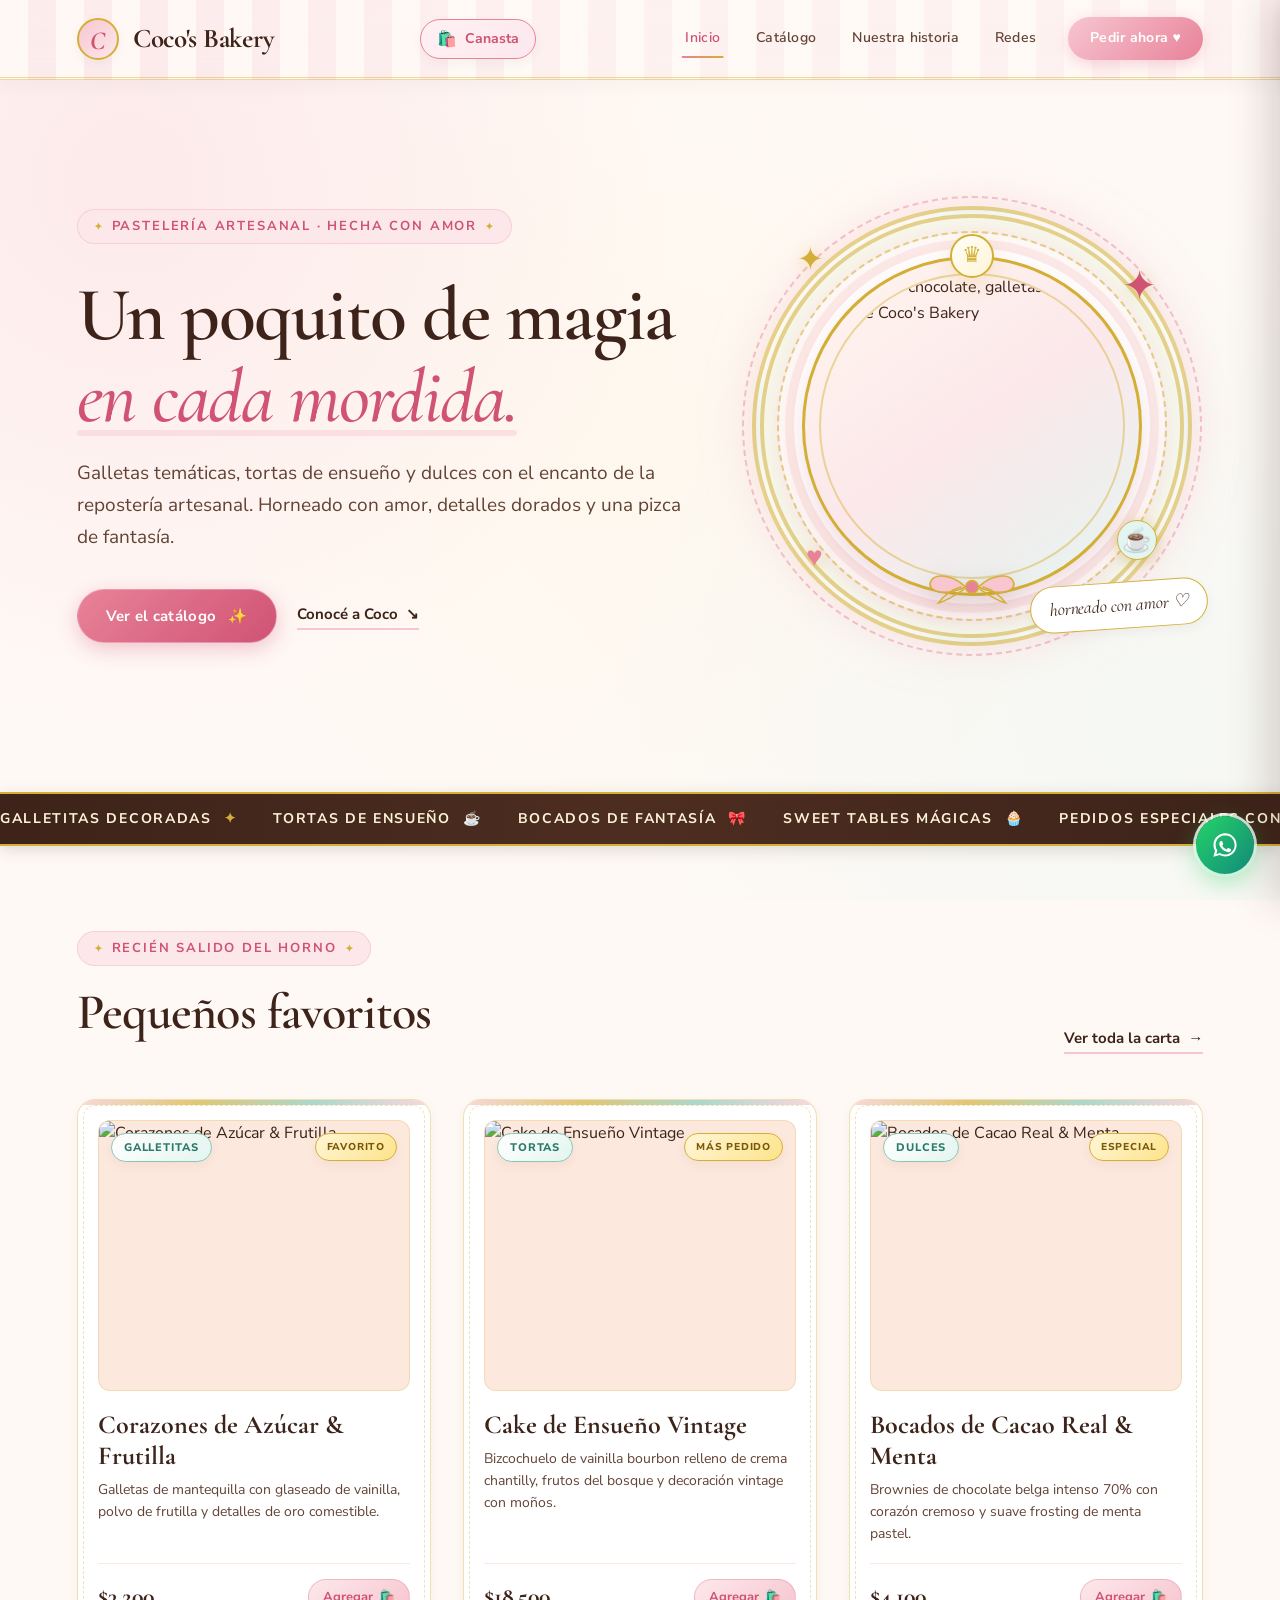
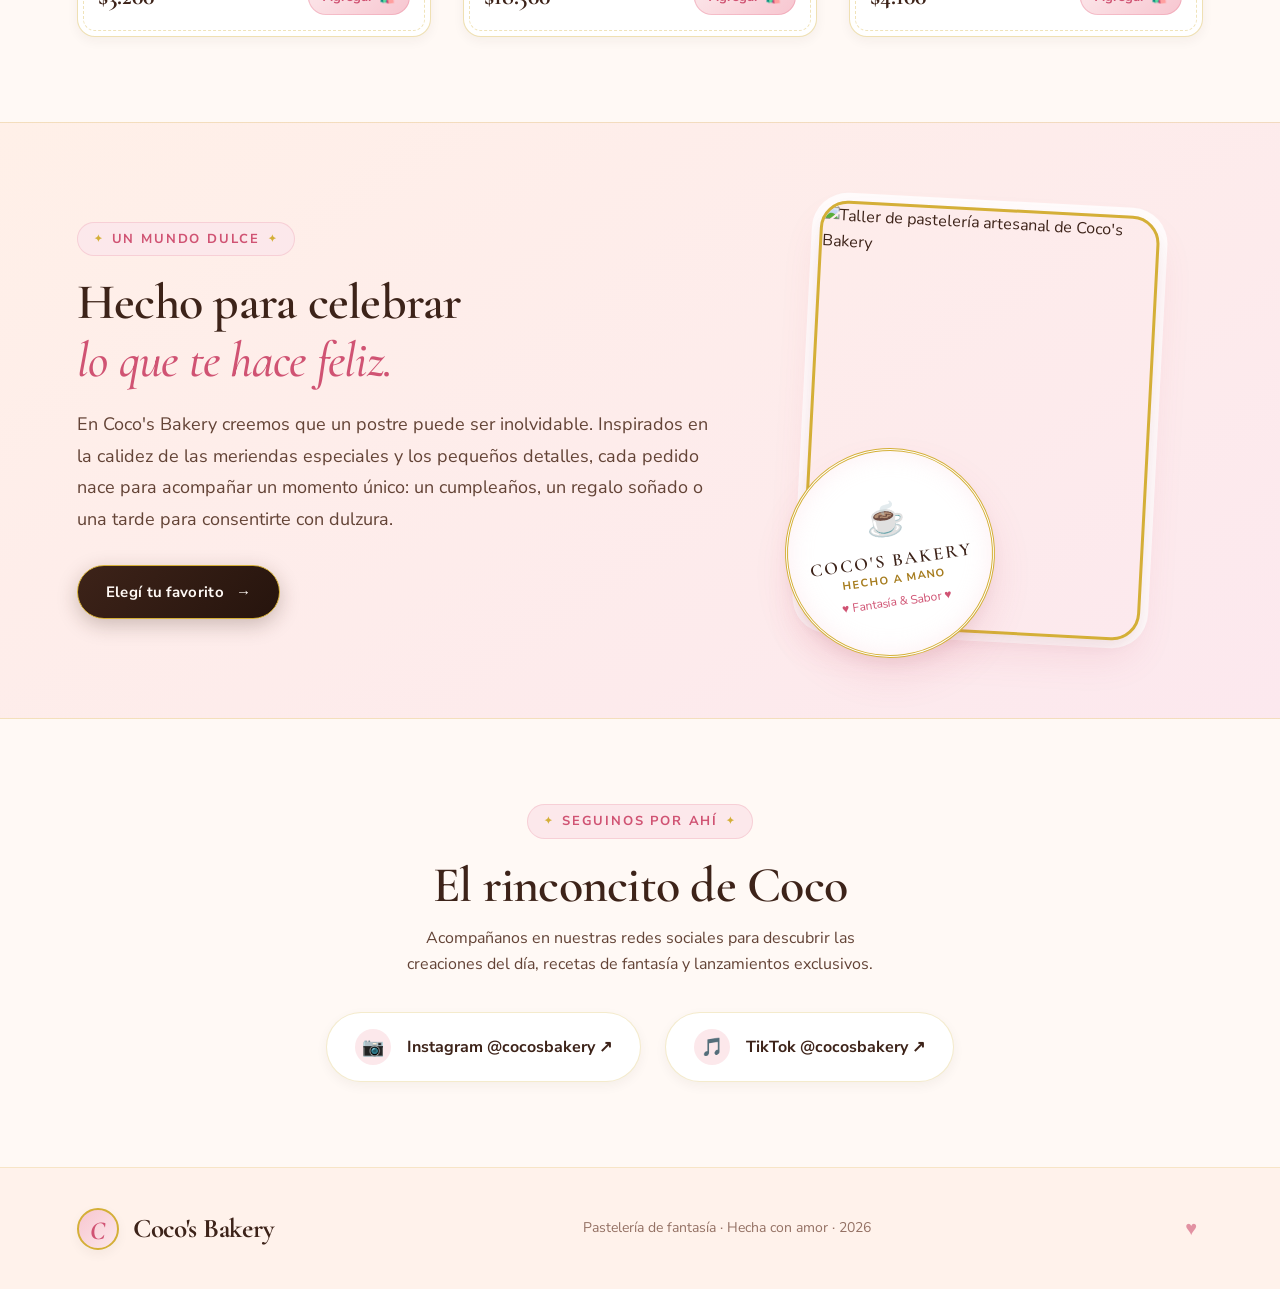
==== commit 16025beb: "Fix cart alias copy, WhatsApp checkout redirect, and apply Cafe Cuties aesthetic revamp" ====
--- a/index.html
+++ b/index.html
@@ -51,15 +51,25 @@
             <span class="spark spark-one">✦</span>
             <span class="spark spark-two">✦</span>
             <span class="spark spark-three">♥</span>
+            <span class="spark spark-four">☕</span>
             
             <div class="lace-ring"></div>
+            <div class="lace-doily"></div>
             
             <div class="hero-logo-frame">
+              <span class="crest-crown" aria-hidden="true">♛</span>
               <div class="hero-logo-wrap">
-                <img src="https://raw.githubusercontent.com/vslocaltech/cocos-bakery/main/assets/cocos-bakery-mark.jpg" alt="Gatito de chocolate, galletas y moño rosa de Coco's Bakery" />
+                <img src="assets/cocos-bakery-mark.jpg" onerror="this.onerror=null;this.src='https://raw.githubusercontent.com/vslocaltech/cocos-bakery/main/assets/cocos-bakery-mark.jpg';" alt="Gatito de chocolate, galletas y moño rosa de Coco's Bakery" />
               </div>
-              <div class="ribbon ribbon-left"></div>
-              <div class="ribbon ribbon-right"></div>
+              <div class="crest-bow" aria-hidden="true">
+                <svg viewBox="0 0 120 44" width="96" height="36" fill="none" xmlns="http://www.w3.org/2000/svg">
+                  <path d="M52 22C36 6 12 4 8 16C4 28 26 34 52 22Z" fill="#F7C6D0" stroke="#D4AF37" stroke-width="2"/>
+                  <path d="M68 22C84 6 108 4 112 16C116 28 94 34 68 22Z" fill="#F7C6D0" stroke="#D4AF37" stroke-width="2"/>
+                  <path d="M50 25C38 33 26 40 18 42C24 34 32 26 46 22" stroke="#D4AF37" stroke-width="2" stroke-linecap="round"/>
+                  <path d="M70 25C82 33 94 40 102 42C96 34 88 26 74 22" stroke="#D4AF37" stroke-width="2" stroke-linecap="round"/>
+                  <circle cx="60" cy="22" r="8" fill="#E88299" stroke="#D4AF37" stroke-width="2"/>
+                </svg>
+              </div>
             </div>
 
             <p class="art-note">horneado con amor ♡</p>
--- a/styles.css
+++ b/styles.css
@@ -22,6 +22,7 @@
   
   --mint-soft: #E3F5F0;
   --mint-accent: #87C7B5;
+  --mint-deep: #2D7A68;
   
   --choco-rich: #3D2319;
   --choco-soft: #634336;
@@ -177,11 +178,18 @@
   display: flex;
   align-items: center;
   justify-content: space-between;
-  background: rgba(255, 249, 245, 0.88);
+  background:
+    repeating-linear-gradient(
+      90deg,
+      rgba(255, 249, 245, 0.92) 0px,
+      rgba(255, 249, 245, 0.92) 28px,
+      rgba(252, 232, 235, 0.42) 28px,
+      rgba(252, 232, 235, 0.42) 56px
+    );
   backdrop-filter: blur(14px);
   -webkit-backdrop-filter: blur(14px);
-  border-bottom: 1px solid rgba(212, 175, 55, 0.2);
-  box-shadow: 0 4px 20px rgba(61, 35, 25, 0.03);
+  border-bottom: 3px double rgba(212, 175, 55, 0.45);
+  box-shadow: 0 4px 20px rgba(61, 35, 25, 0.04);
   transition: var(--transition);
 }
 
@@ -433,16 +441,30 @@
   min-height: 480px;
 }
 
-/* Marco festoneado de encaje (Lace ring de fantasía) */
+/* Marco festoneado de encaje (Lace ring & blonda Cafe Cuties) */
 .lace-ring {
   position: absolute;
   width: clamp(270px, 38vw, 440px);
   height: clamp(270px, 38vw, 440px);
   border-radius: 50%;
-  background: radial-gradient(circle, rgba(255, 242, 235, 0.9) 0%, rgba(247, 198, 208, 0.35) 70%, transparent 72%);
-  border: 14px double rgba(212, 175, 55, 0.45);
-  box-shadow: 0 0 45px rgba(247, 198, 208, 0.5), inset 0 0 35px rgba(253, 244, 216, 0.6);
+  background:
+    radial-gradient(circle, rgba(255, 242, 235, 0.92) 0%, rgba(247, 198, 208, 0.35) 64%, rgba(227, 245, 240, 0.45) 70%, transparent 73%);
+  border: 12px double rgba(212, 175, 55, 0.55);
+  outline: 2px dashed rgba(232, 130, 153, 0.45);
+  outline-offset: 8px;
+  box-shadow: 0 0 45px rgba(247, 198, 208, 0.55), inset 0 0 35px rgba(253, 244, 216, 0.7);
   animation: gentlePulse 8s infinite ease-in-out;
+}
+
+.lace-doily {
+  position: absolute;
+  width: clamp(242px, 33vw, 390px);
+  height: clamp(242px, 33vw, 390px);
+  border-radius: 50%;
+  border: 2px dashed rgba(212, 175, 55, 0.55);
+  box-shadow: inset 0 0 0 6px rgba(255, 255, 255, 0.65);
+  pointer-events: none;
+  z-index: 1;
 }
 
 @keyframes gentlePulse {
@@ -455,9 +477,9 @@
   aspect-ratio: 1;
   border-radius: 50%;
   padding: 14px;
-  background: linear-gradient(145deg, #FFF6EE, var(--pink-pastel));
+  background: linear-gradient(145deg, #FFF6EE, var(--pink-pastel), var(--mint-soft));
   border: 3px solid var(--gold-accent);
-  box-shadow: var(--shadow-lg), 0 0 0 8px rgba(255, 255, 255, 0.8);
+  box-shadow: var(--shadow-lg), 0 0 0 8px rgba(255, 255, 255, 0.88);
   position: relative;
   z-index: 2;
   transition: var(--transition);
@@ -474,7 +496,7 @@
   display: block;
   object-fit: cover;
   border-radius: 50%;
-  border: 2px solid rgba(212, 175, 55, 0.3);
+  border: 2px solid rgba(212, 175, 55, 0.45);
 }
 
 /* Destellos y magia flotante */
@@ -495,9 +517,9 @@
 }
 
 .spark-two {
-  font-size: 44px;
+  font-size: 42px;
   color: var(--pink-deep);
-  top: 16%;
+  top: 14%;
   right: 10%;
   animation-delay: 1.2s;
 }
@@ -506,16 +528,32 @@
   font-size: 28px;
   color: var(--pink-accent);
   bottom: 18%;
-  left: 16%;
+  left: 14%;
   animation-delay: 2.4s;
+}
+
+.spark-four {
+  font-size: 24px;
+  color: var(--mint-deep);
+  background: var(--mint-soft);
+  border: 1.5px solid var(--gold-accent);
+  width: 40px;
+  height: 40px;
+  border-radius: 50%;
+  display: grid;
+  place-items: center;
+  bottom: 22%;
+  right: 10%;
+  box-shadow: var(--shadow-sm);
+  animation-delay: 1.8s;
 }
 
 @keyframes sparkleFloat {
   0%, 100% { transform: translateY(0) rotate(0deg) scale(1); }
-  50% { transform: translateY(-10px) rotate(8deg) scale(1.15); }
-}
-
-/* Lazos decorativos elegantes anclados al marco */
+  50% { transform: translateY(-10px) rotate(8deg) scale(1.12); }
+}
+
+/* Corona y moño estilo Cafe Cuties anclados al medallón */
 .hero-logo-frame {
   position: relative;
   display: grid;
@@ -523,27 +561,34 @@
   z-index: 2;
 }
 
-.ribbon {
+.crest-crown {
   position: absolute;
+  top: -22px;
   z-index: 4;
-  bottom: 0px;
-  width: 85px;
-  height: 46px;
-  background: linear-gradient(135deg, var(--pink-blush), var(--pink-accent));
-  border: 1px solid rgba(255, 255, 255, 0.8);
-  box-shadow: var(--shadow-md);
-  border-radius: 30% 70% 70% 30% / 30% 30% 70% 70%;
+  width: 44px;
+  height: 44px;
+  border-radius: 50%;
+  background: linear-gradient(135deg, #FFFDF7, var(--gold-shimmer));
+  border: 2px solid var(--gold-accent);
+  color: var(--gold-accent);
+  font-size: 22px;
+  display: grid;
+  place-items: center;
+  box-shadow: var(--shadow-gold);
   pointer-events: none;
 }
 
-.ribbon-left {
-  left: 0px;
-  transform: rotate(22deg);
-}
-
-.ribbon-right {
-  right: 0px;
-  transform: rotate(-22deg) scaleX(-1);
+.crest-bow {
+  position: absolute;
+  bottom: -18px;
+  z-index: 4;
+  filter: drop-shadow(0 6px 12px rgba(61, 35, 25, 0.14));
+  pointer-events: none;
+  transition: var(--transition);
+}
+
+.hero-logo-frame:hover .crest-bow {
+  transform: scale(1.06) translateY(2px);
 }
 
 .art-note {
@@ -633,9 +678,11 @@
 .product-card {
   background: var(--cream-card);
   border-radius: var(--radius-md);
-  border: 1px solid rgba(212, 175, 55, 0.25);
+  border: 1.5px solid rgba(212, 175, 55, 0.38);
+  outline: 1px dashed rgba(212, 175, 55, 0.35);
+  outline-offset: -7px;
   box-shadow: var(--shadow-sm);
-  padding: 18px;
+  padding: 20px;
   display: flex;
   flex-direction: column;
   transition: var(--transition);
@@ -650,19 +697,21 @@
   left: 0;
   right: 0;
   height: 5px;
-  background: linear-gradient(90deg, var(--pink-blush), var(--gold-accent), var(--pink-blush));
-  opacity: 0;
+  background: linear-gradient(90deg, var(--pink-blush), var(--gold-accent), var(--mint-accent), var(--pink-blush));
+  opacity: 0.7;
   transition: var(--transition);
 }
 
 .product-card:hover {
   transform: translateY(-8px);
-  box-shadow: var(--shadow-lg);
-  border-color: rgba(232, 130, 153, 0.45);
+  box-shadow: var(--shadow-lg), 0 0 0 3px rgba(253, 244, 216, 0.8);
+  border-color: var(--gold-accent);
+  outline-color: rgba(232, 130, 153, 0.55);
 }
 
 .product-card:hover::before {
   opacity: 1;
+  height: 6px;
 }
 
 .product-media {
@@ -672,6 +721,7 @@
   border-radius: calc(var(--radius-md) - 6px);
   overflow: hidden;
   background: var(--cream-soft);
+  border: 1px solid rgba(212, 175, 55, 0.25);
   margin-bottom: 18px;
 }
 
@@ -690,17 +740,17 @@
   position: absolute;
   top: 12px;
   left: 12px;
-  background: rgba(255, 255, 255, 0.92);
+  background: linear-gradient(135deg, rgba(255, 255, 255, 0.96), var(--mint-soft));
   backdrop-filter: blur(8px);
   -webkit-backdrop-filter: blur(8px);
-  color: var(--pink-deep);
+  color: var(--mint-deep);
   font-size: 11px;
   font-weight: 800;
   letter-spacing: 0.08em;
   text-transform: uppercase;
   padding: 5px 12px;
   border-radius: var(--radius-full);
-  border: 1px solid rgba(232, 130, 153, 0.25);
+  border: 1px solid var(--mint-accent);
   box-shadow: var(--shadow-sm);
   z-index: 2;
 }
@@ -1151,8 +1201,16 @@
 
 .catalogue-hero {
   text-align: center;
-  padding: 70px max(6vw, 24px) 40px;
-  background: linear-gradient(180deg, rgba(255, 242, 235, 0.7) 0%, transparent 100%);
+  padding: 70px max(6vw, 24px) 45px;
+  background:
+    repeating-linear-gradient(
+      90deg,
+      rgba(255, 242, 235, 0.65) 0px,
+      rgba(255, 242, 235, 0.65) 36px,
+      rgba(252, 232, 235, 0.45) 36px,
+      rgba(252, 232, 235, 0.45) 72px
+    );
+  border-bottom: 2px dashed rgba(212, 175, 55, 0.35);
   position: relative;
 }
 
@@ -1198,8 +1256,17 @@
 
 /* Nota de pedido personalizado */
 .custom-order-box {
-  background: linear-gradient(135deg, #FFF5ED, #FDE6EC);
-  border: 2px dashed rgba(212, 175, 55, 0.45);
+  background:
+    repeating-linear-gradient(
+      -45deg,
+      rgba(255, 245, 237, 0.92) 0px,
+      rgba(255, 245, 237, 0.92) 24px,
+      rgba(253, 230, 236, 0.85) 24px,
+      rgba(253, 230, 236, 0.85) 48px
+    );
+  border: 3px double var(--gold-accent);
+  outline: 1px dashed rgba(232, 130, 153, 0.45);
+  outline-offset: -8px;
   border-radius: var(--radius-lg);
   padding: 45px max(5vw, 28px);
   margin-top: 70px;
@@ -1511,7 +1578,7 @@
   box-shadow: var(--shadow-lg);
   font-weight: 600;
   font-size: 14px;
-  z-index: 1000;
+  z-index: 3000;
   display: flex;
   align-items: center;
   gap: 10px;
@@ -1756,20 +1823,29 @@
     border-width: 9px;
   }
 
-  .ribbon {
-    width: 62px;
-    height: 34px;
-    bottom: -10px;
-  }
-
-  .ribbon-left {
-    left: 14px;
-    transform: rotate(22deg);
-  }
-
-  .ribbon-right {
-    right: 14px;
-    transform: rotate(-22deg) scaleX(-1);
+  .lace-doily {
+    width: min(69vw, 258px);
+    height: min(69vw, 258px);
+  }
+
+  .crest-crown {
+    width: 36px;
+    height: 36px;
+    font-size: 18px;
+    top: -18px;
+  }
+
+  .crest-bow svg {
+    width: 78px;
+    height: 30px;
+  }
+
+  .spark-four {
+    width: 32px;
+    height: 32px;
+    font-size: 18px;
+    bottom: 14%;
+    right: 6%;
   }
 
   .spark-one {
@@ -2217,12 +2293,19 @@
 /* Header del Carrito */
 .cart-header {
   padding: 20px 24px;
-  background: #FFFFFF;
-  border-bottom: 1px solid rgba(212, 175, 55, 0.25);
+  background:
+    repeating-linear-gradient(
+      90deg,
+      #FFFFFF 0px,
+      #FFFFFF 24px,
+      #FFF4F6 24px,
+      #FFF4F6 48px
+    );
+  border-bottom: 3px double rgba(212, 175, 55, 0.45);
   display: flex;
   align-items: center;
   justify-content: space-between;
-  box-shadow: 0 2px 10px rgba(61, 35, 25, 0.03);
+  box-shadow: 0 2px 10px rgba(61, 35, 25, 0.04);
 }
 
 .cart-header-title {
@@ -2514,18 +2597,29 @@
 }
 
 .alias-tag {
+  display: inline-flex;
+  align-items: center;
+  gap: 6px;
   background: #FFFFFF;
-  padding: 3px 8px;
+  padding: 5px 10px;
   border-radius: 6px;
   border: 1px solid var(--gold-accent);
   color: var(--gold-dark);
+  font-family: monospace;
   font-size: 12px;
+  font-weight: 700;
   cursor: pointer;
   transition: var(--transition);
 }
 
 .alias-tag:hover {
   background: var(--gold-accent);
+  color: #FFFFFF;
+}
+
+.alias-tag.copied {
+  background: #25D366;
+  border-color: #128C7E;
   color: #FFFFFF;
 }
 
@@ -2547,6 +2641,10 @@
   gap: 16px;
 }
 
+.cart-footer:empty {
+  display: none;
+}
+
 .cart-total-row {
   display: flex;
   align-items: center;
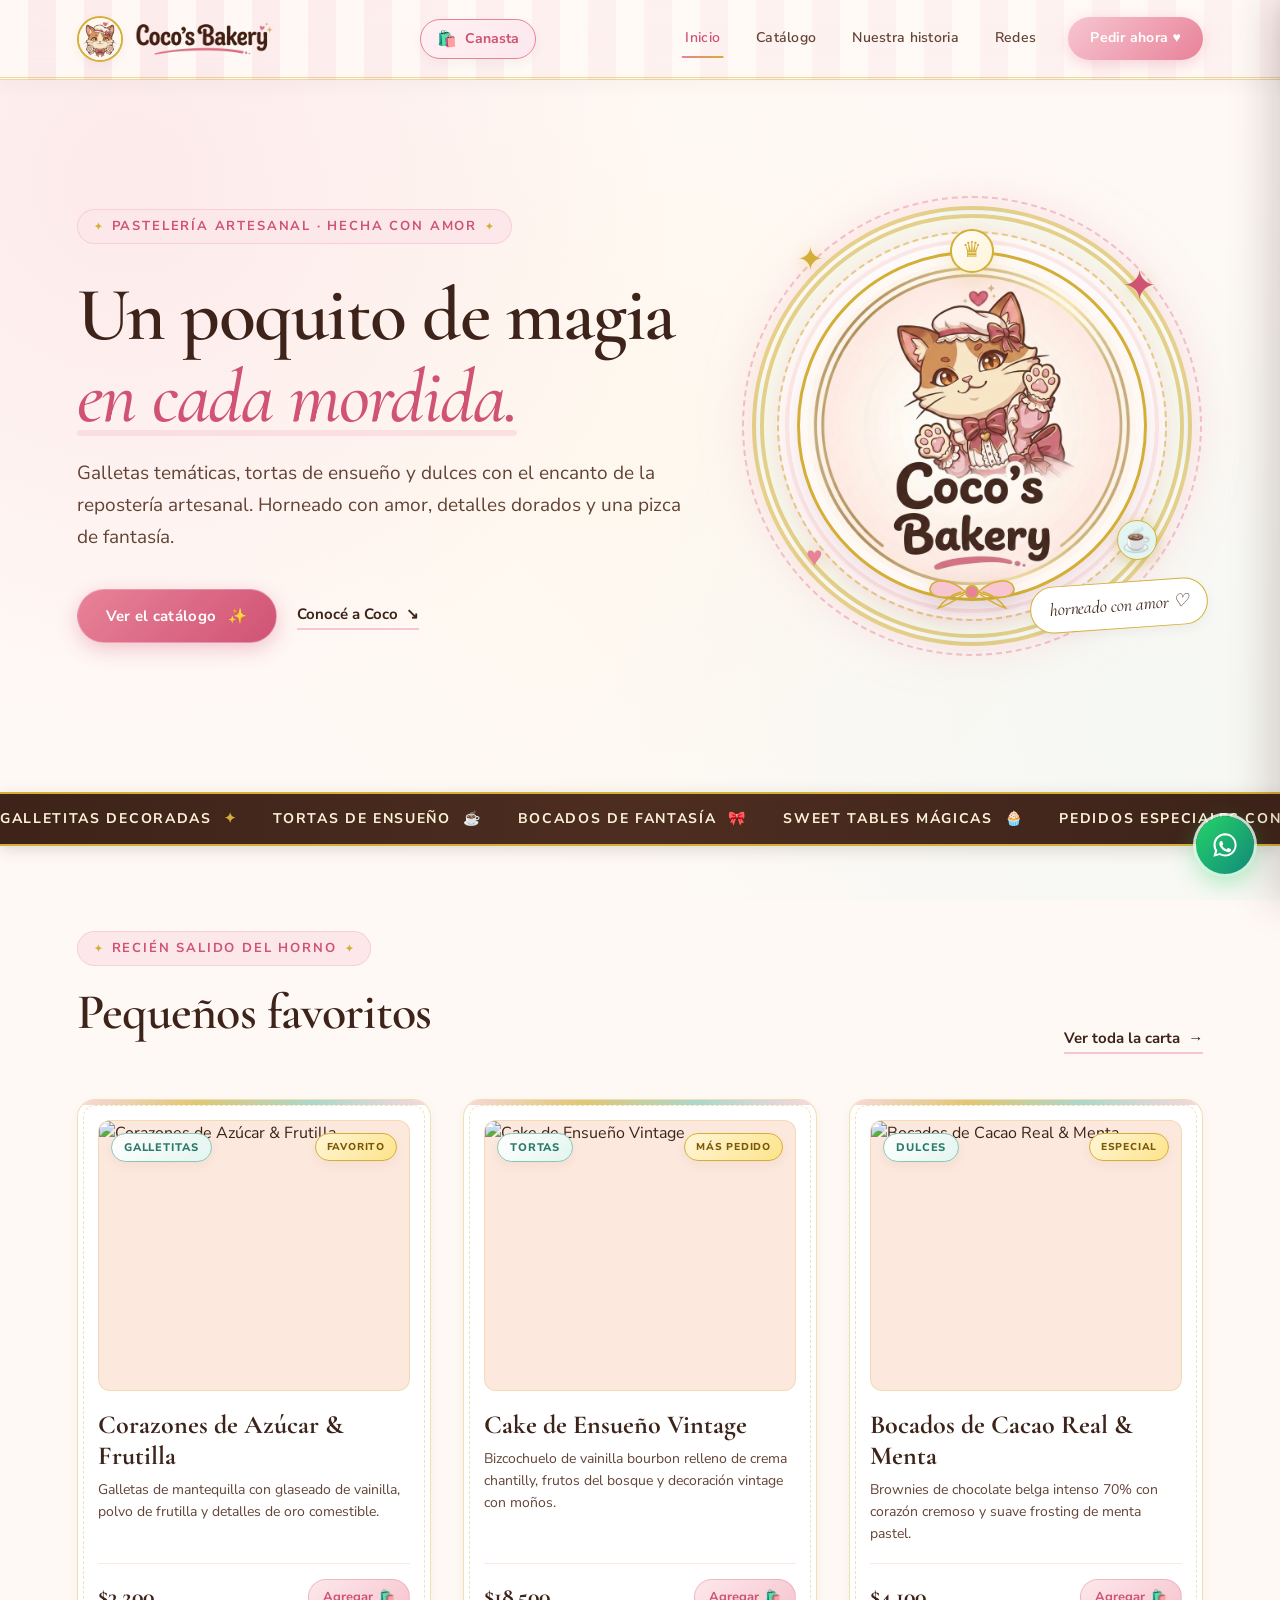
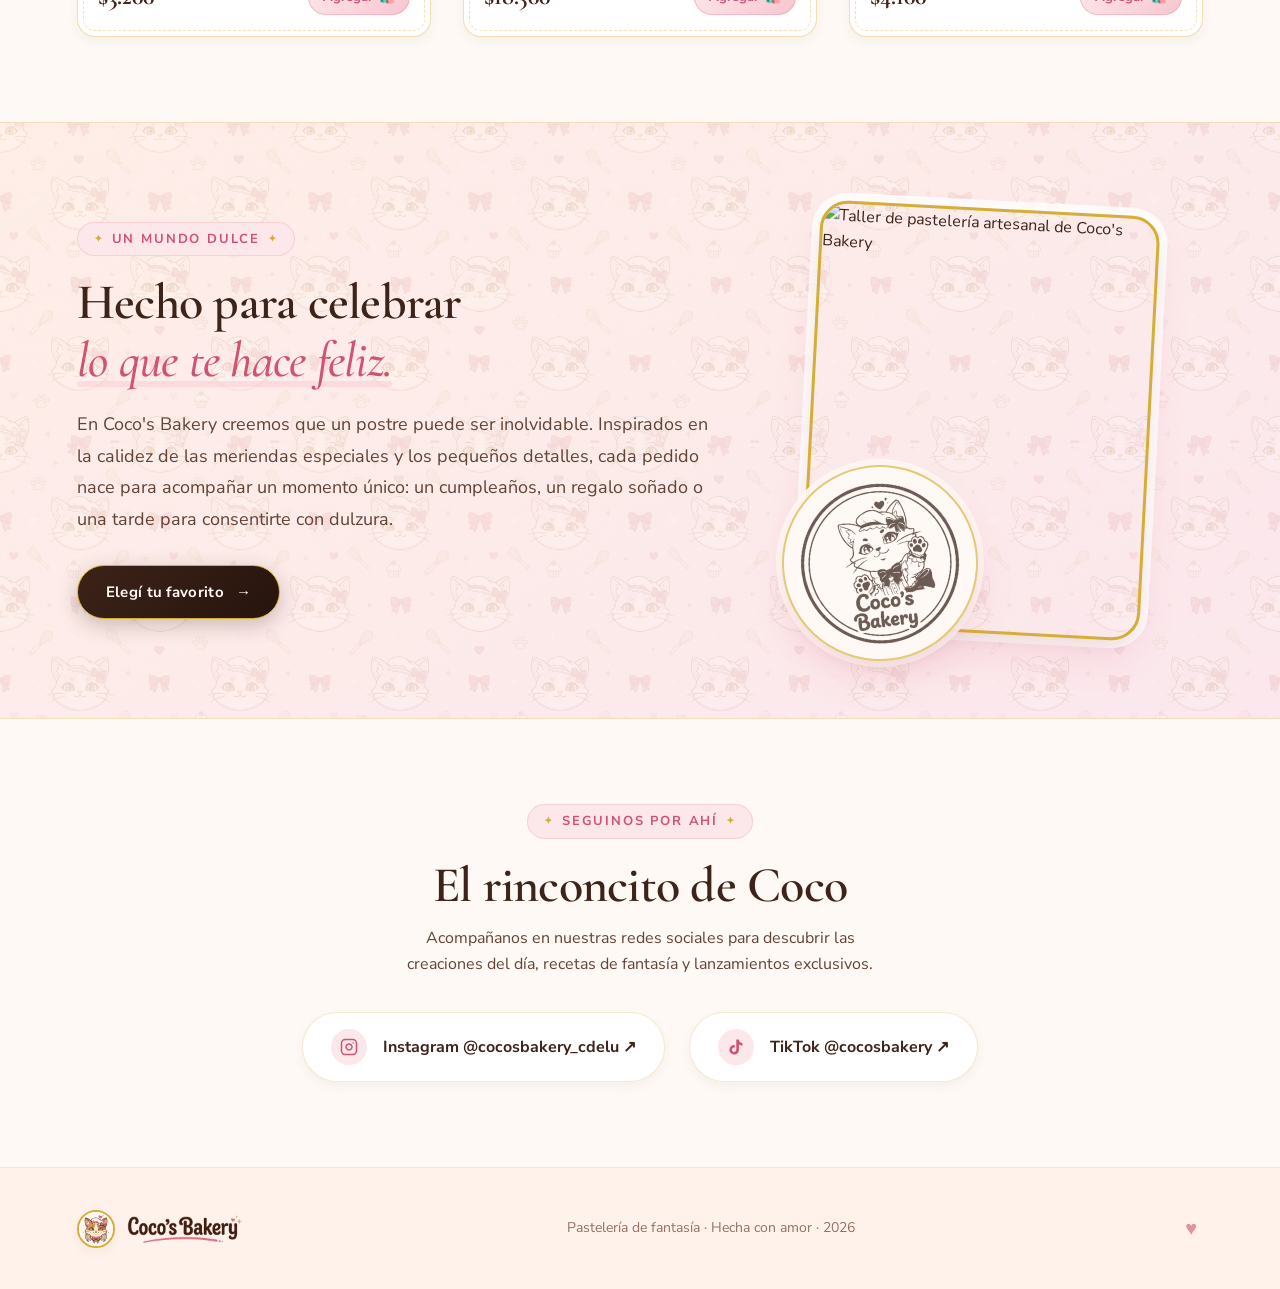
==== commit 4c075121: "feat(brand): actualizar identidad visual oficial, logos, favicon y sellos de Coco's Bakery" ====
--- a/index.html
+++ b/index.html
@@ -4,9 +4,19 @@
     <meta charset="UTF-8" />
     <meta name="viewport" content="width=device-width, initial-scale=1.0" />
     <meta name="description" content="Coco's Bakery — pastelería de fantasía y repostería artesanal hecha con amor." />
+    <meta name="theme-color" content="#FFF9F5" />
+    <meta property="og:type" content="website" />
+    <meta property="og:site_name" content="Coco's Bakery" />
+    <meta property="og:title" content="Coco's Bakery · Pastelería de Fantasía" />
+    <meta property="og:description" content="Galletas temáticas, tortas de ensueño y dulces artesanales horneados con amor." />
+    <meta property="og:image" content="https://cocos-bakery.pages.dev/assets/brand/og-image.jpg" />
+    <meta name="twitter:card" content="summary_large_image" />
+    <meta name="twitter:image" content="https://cocos-bakery.pages.dev/assets/brand/og-image.jpg" />
     <title>Coco's Bakery · Pastelería de Fantasía</title>
-    <!-- Favicon temático SVG -->
-    <link rel="icon" href="data:image/svg+xml,<svg xmlns=%22http://www.w3.org/2000/svg%22 viewBox=%220 0 100 100%22><text y=%22.9em%22 font-size=%2290%22>🧁</text></svg>" />
+    <!-- Favicon e iconos oficiales de marca -->
+    <link rel="icon" href="favicon.ico" sizes="any" />
+    <link rel="icon" type="image/png" href="assets/brand/icon-192.png" sizes="192x192" />
+    <link rel="apple-touch-icon" href="assets/brand/apple-touch-icon.png" />
     <link rel="preconnect" href="https://fonts.googleapis.com" />
     <link rel="preconnect" href="https://fonts.gstatic.com" crossorigin />
     <link href="https://fonts.googleapis.com/css2?family=Cormorant+Garamond:ital,wght@0,500;0,600;0,700;1,500&family=Nunito+Sans:wght@400;600;700;800&display=swap" rel="stylesheet" />
@@ -17,8 +27,10 @@
       <!-- HEADER / NAVEGACIÓN -->
       <header class="site-header">
         <a class="brand" href="index.html" aria-label="Coco's Bakery, inicio">
-          <span class="brand-mini">C</span>
-          <span>Coco's Bakery</span>
+          <span class="brand-mini">
+            <img src="assets/brand/isotipo-coco.jpg" alt="" width="44" height="44" />
+          </span>
+          <img class="brand-wordmark" src="assets/brand/logotipo-texto.png" alt="Coco's Bakery" height="36" />
         </a>
         <button class="menu-button" aria-expanded="false" aria-controls="main-nav">Menú <span>✦</span></button>
         <nav id="main-nav" class="main-nav" aria-label="Navegación principal">
@@ -59,7 +71,7 @@
             <div class="hero-logo-frame">
               <span class="crest-crown" aria-hidden="true">♛</span>
               <div class="hero-logo-wrap">
-                <img src="assets/cocos-bakery-mark.jpg" onerror="this.onerror=null;this.src='https://raw.githubusercontent.com/vslocaltech/cocos-bakery/main/assets/cocos-bakery-mark.jpg';" alt="Gatito de chocolate, galletas y moño rosa de Coco's Bakery" />
+                <img src="assets/brand/logo-sello-circular.jpg" alt="Sello oficial de Coco's Bakery" width="800" height="800" />
               </div>
               <div class="crest-bow" aria-hidden="true">
                 <svg viewBox="0 0 120 44" width="96" height="36" fill="none" xmlns="http://www.w3.org/2000/svg">
@@ -127,10 +139,7 @@
                      alt="Taller de pastelería artesanal de Coco's Bakery" 
                      loading="lazy" />
                 <div class="story-stamp-card">
-                  <div class="stamp-icon">☕</div>
-                  <h3>Coco's Bakery</h3>
-                  <span>Hecho a mano</span>
-                  <p style="font-size: 12px; color: var(--pink-deep); margin: 4px 0 0;">♥ Fantasía & Sabor ♥</p>
+                  <img src="assets/brand/sello-monocromatico.png" alt="Sello artesanal de Coco's Bakery" loading="lazy" width="196" height="196" />
                 </div>
               </div>
             </div>
@@ -146,12 +155,22 @@
           </p>
           
           <div class="social-cards">
-            <a href="https://instagram.com" target="_blank" rel="noopener noreferrer" class="social-card">
-              <span class="social-icon">📷</span>
-              <span>Instagram @cocosbakery ↗</span>
+            <a href="https://instagram.com/cocosbakery_cdelu" target="_blank" rel="noopener noreferrer" class="social-card">
+              <span class="social-icon" aria-hidden="true">
+                <svg viewBox="0 0 24 24" width="18" height="18" fill="none" stroke="currentColor" stroke-width="2" stroke-linecap="round" stroke-linejoin="round">
+                  <rect x="2" y="2" width="20" height="20" rx="5" ry="5"></rect>
+                  <path d="M16 11.37A4 4 0 1 1 12.63 8 4 4 0 0 1 16 11.37z"></path>
+                  <line x1="17.5" y1="6.5" x2="17.51" y2="6.5"></line>
+                </svg>
+              </span>
+              <span>Instagram @cocosbakery_cdelu ↗</span>
             </a>
             <a href="https://tiktok.com" target="_blank" rel="noopener noreferrer" class="social-card">
-              <span class="social-icon">🎵</span>
+              <span class="social-icon" aria-hidden="true">
+                <svg viewBox="0 0 24 24" width="18" height="18" fill="currentColor">
+                  <path d="M19.59 6.69a4.83 4.83 0 0 1-3.77-4.25V2h-3.45v13.67a2.89 2.89 0 0 1-5.2 1.74 2.89 2.89 0 0 1 2.31-4.64 2.93 2.93 0 0 1 .88.13V9.4a6.84 6.84 0 0 0-1-.05A6.33 6.33 0 0 0 5 20.1a6.34 6.34 0 0 0 10.86-4.43v-7a8.16 8.16 0 0 0 4.77 1.52v-3.4a4.85 4.85 0 0 1-1-.1z"/>
+                </svg>
+              </span>
               <span>TikTok @cocosbakery ↗</span>
             </a>
           </div>
@@ -170,9 +189,11 @@
 
       <!-- FOOTER CON ACCESO SECRETO A ADMIN -->
       <footer class="site-footer">
-        <a class="brand" href="index.html">
-          <span class="brand-mini">C</span>
-          <span>Coco's Bakery</span>
+        <a class="brand brand-footer" href="index.html" aria-label="Coco's Bakery, inicio">
+          <span class="brand-mini">
+            <img src="assets/brand/isotipo-coco.jpg" alt="" width="38" height="38" />
+          </span>
+          <img class="brand-wordmark" src="assets/brand/logotipo-texto.png" alt="Coco's Bakery" height="30" />
         </a>
         <p>Pastelería de fantasía · Hecha con amor · <span>2026</span></p>
         <!-- Corazón secreto que abre el panel de administración -->
--- a/styles.css
+++ b/styles.css
@@ -196,7 +196,7 @@
 .brand {
   display: inline-flex;
   align-items: center;
-  gap: 14px;
+  gap: 12px;
   font-family: var(--font-serif);
   font-size: 27px;
   font-weight: 700;
@@ -207,23 +207,48 @@
 .brand-mini {
   display: grid;
   place-items: center;
-  width: 42px;
-  height: 42px;
+  width: 46px;
+  height: 46px;
   border-radius: 50%;
-  background: linear-gradient(135deg, var(--pink-blush), var(--pink-pastel));
+  background: var(--cream-base);
   border: 2px solid var(--gold-accent);
-  color: var(--pink-deep);
-  font-family: var(--font-serif);
-  font-size: 26px;
-  font-style: italic;
-  font-weight: 700;
+  overflow: hidden;
+  flex-shrink: 0;
   box-shadow: var(--shadow-sm);
   transition: var(--transition);
 }
 
+.brand-mini img {
+  width: 100%;
+  height: 100%;
+  object-fit: cover;
+  display: block;
+}
+
+.brand-wordmark {
+  height: 36px;
+  width: auto;
+  display: block;
+  object-fit: contain;
+  transition: var(--transition);
+}
+
+.brand-footer .brand-mini {
+  width: 38px;
+  height: 38px;
+}
+
+.brand-footer .brand-wordmark {
+  height: 30px;
+}
+
 .brand:hover .brand-mini {
-  transform: rotate(-10deg) scale(1.08);
+  transform: rotate(-6deg) scale(1.07);
   box-shadow: var(--shadow-gold);
+}
+
+.brand:hover .brand-wordmark {
+  opacity: 0.88;
 }
 
 .main-nav {
@@ -473,11 +498,11 @@
 }
 
 .hero-logo-wrap {
-  width: clamp(210px, 28vw, 340px);
+  width: clamp(220px, 29vw, 350px);
   aspect-ratio: 1;
   border-radius: 50%;
-  padding: 14px;
-  background: linear-gradient(145deg, #FFF6EE, var(--pink-pastel), var(--mint-soft));
+  padding: 8px;
+  background: var(--cream-base);
   border: 3px solid var(--gold-accent);
   box-shadow: var(--shadow-lg), 0 0 0 8px rgba(255, 255, 255, 0.88);
   position: relative;
@@ -496,7 +521,7 @@
   display: block;
   object-fit: cover;
   border-radius: 50%;
-  border: 2px solid rgba(212, 175, 55, 0.45);
+  background: var(--cream-base);
 }
 
 /* Destellos y magia flotante */
@@ -847,6 +872,23 @@
   overflow: hidden;
 }
 
+.story-section::before {
+  content: '';
+  position: absolute;
+  inset: 0;
+  background-image: url('assets/brand/pattern-rosa-suave.jpg');
+  background-size: 320px 320px;
+  background-repeat: repeat;
+  opacity: 0.16;
+  pointer-events: none;
+  z-index: 0;
+}
+
+.story-section > * {
+  position: relative;
+  z-index: 1;
+}
+
 .story-grid {
   display: grid;
   grid-template-columns: 1.2fr 0.8fr;
@@ -890,50 +932,32 @@
 }
 
 .story-stamp-card {
-  width: 210px;
-  height: 210px;
+  width: 196px;
+  height: 196px;
   border-radius: 50%;
-  background: var(--cream-card);
-  border: 3px double var(--gold-accent);
-  box-shadow: var(--shadow-lg), inset 0 0 25px rgba(247, 198, 208, 0.3);
-  display: flex;
-  flex-direction: column;
-  align-items: center;
-  justify-content: center;
-  text-align: center;
-  padding: 15px;
+  background: var(--cream-base);
+  border: 2px solid rgba(212, 175, 55, 0.65);
+  box-shadow: var(--shadow-lg), 0 0 0 6px rgba(255, 249, 245, 0.92);
+  display: grid;
+  place-items: center;
+  padding: 10px;
   position: absolute;
-  bottom: -25px;
-  left: -25px;
-  transform: rotate(-8deg);
+  bottom: -28px;
+  left: -28px;
+  transform: rotate(-7deg);
   transition: var(--transition);
   z-index: 2;
 }
 
 .story-stamp-card:hover {
-  transform: rotate(0deg) scale(1.08);
-}
-
-.story-stamp-card .stamp-icon {
-  font-size: 32px;
-  color: var(--pink-deep);
-  margin-bottom: 4px;
-}
-
-.story-stamp-card h3 {
-  font-size: 18px;
-  letter-spacing: 0.12em;
-  text-transform: uppercase;
-  margin: 0;
-  color: var(--choco-rich);
-}
-
-.story-stamp-card span {
-  font-size: 11px;
-  color: var(--gold-dark);
-  font-weight: 700;
-  letter-spacing: 0.1em;
-  text-transform: uppercase;
+  transform: rotate(0deg) scale(1.06);
+}
+
+.story-stamp-card img {
+  width: 100%;
+  height: 100%;
+  object-fit: contain;
+  display: block;
 }
 
 /* ==========================================================================
@@ -1212,6 +1236,24 @@
     );
   border-bottom: 2px dashed rgba(212, 175, 55, 0.35);
   position: relative;
+  overflow: hidden;
+}
+
+.catalogue-hero::before {
+  content: '';
+  position: absolute;
+  inset: 0;
+  background-image: url('assets/brand/pattern-rosa-suave.jpg');
+  background-size: 280px 280px;
+  background-repeat: repeat;
+  opacity: 0.13;
+  pointer-events: none;
+  z-index: 0;
+}
+
+.catalogue-hero > * {
+  position: relative;
+  z-index: 1;
 }
 
 .catalogue-hero p {
@@ -1318,13 +1360,20 @@
 }
 
 .admin-login-avatar {
-  width: 95px;
-  height: 95px;
+  display: block;
+  width: 104px;
+  height: 104px;
   border-radius: 50%;
   object-fit: cover;
+  background: var(--cream-base);
   border: 3px solid var(--gold-accent);
   box-shadow: var(--shadow-md);
-  margin-bottom: 20px;
+  margin: 0 auto 20px;
+}
+
+.admin-login-card h1 {
+  font-size: clamp(32px, 4vw, 44px);
+  margin-bottom: 10px;
 }
 
 .form-group {
@@ -1366,6 +1415,158 @@
   min-height: 20px;
   margin: 10px 0 0;
   font-weight: 600;
+}
+
+.form-message.success {
+  color: var(--mint-deep);
+}
+
+.password-input-wrap {
+  position: relative;
+  display: flex;
+  align-items: center;
+}
+
+.password-input-wrap .form-control {
+  padding-right: 46px;
+}
+
+.password-toggle-btn {
+  position: absolute;
+  right: 8px;
+  width: 34px;
+  height: 34px;
+  border-radius: 50%;
+  display: grid;
+  place-items: center;
+  font-size: 15px;
+  color: var(--choco-soft);
+  transition: var(--transition);
+}
+
+.password-toggle-btn:hover {
+  background: var(--pink-pastel);
+  color: var(--pink-deep);
+}
+
+.password-modal {
+  width: min(100%, 440px);
+  max-height: calc(100vh - 40px);
+  overflow-y: auto;
+  background: var(--cream-card);
+  border-radius: var(--radius-lg);
+  border: 2px solid var(--gold-accent);
+  box-shadow: var(--shadow-lg), 0 0 40px rgba(232, 130, 153, 0.2);
+  padding: 28px 26px;
+  position: relative;
+  text-align: center;
+  transform: scale(0.94);
+  transition: transform 0.3s cubic-bezier(0.34, 1.56, 0.64, 1);
+}
+
+.modal-overlay.active .password-modal {
+  transform: scale(1);
+}
+
+.admin-checkbox-card {
+  display: flex !important;
+  align-items: flex-start;
+  gap: 12px;
+  padding: 12px 14px;
+  border-radius: var(--radius-sm);
+  border: 1px solid rgba(232, 130, 153, 0.35);
+  background: #FFF6F8;
+  cursor: pointer;
+  text-transform: none !important;
+  letter-spacing: normal !important;
+  transition: var(--transition);
+}
+
+.admin-checkbox-card:hover {
+  border-color: var(--pink-accent);
+  background: #FFF0F3;
+}
+
+.admin-checkbox-card:has(input:checked) {
+  border-color: var(--pink-deep);
+  background: var(--pink-pastel);
+  box-shadow: 0 2px 10px rgba(208, 83, 115, 0.14);
+}
+
+.admin-checkbox-card input[type="checkbox"] {
+  width: 18px;
+  height: 18px;
+  margin-top: 2px;
+  accent-color: var(--pink-deep);
+  flex-shrink: 0;
+  cursor: pointer;
+}
+
+.admin-checkbox-copy strong {
+  display: block;
+  font-size: 14px;
+  color: var(--choco-rich);
+  margin-bottom: 2px;
+}
+
+.admin-checkbox-copy small {
+  display: block;
+  font-size: 12px;
+  font-weight: 400;
+  color: var(--choco-soft);
+  line-height: 1.4;
+}
+
+.btn-clear-image {
+  position: absolute;
+  top: 8px;
+  right: 8px;
+  background: rgba(61, 35, 25, 0.82);
+  color: #FFFFFF;
+  font-size: 11px;
+  font-weight: 700;
+  padding: 5px 10px;
+  border-radius: var(--radius-full);
+  transition: var(--transition);
+}
+
+.btn-clear-image:hover {
+  background: #D32F2F;
+}
+
+.tag-quick-chips {
+  display: flex;
+  flex-wrap: wrap;
+  gap: 6px;
+  margin-top: 8px;
+}
+
+.tag-chip {
+  font-size: 11px;
+  font-weight: 700;
+  color: var(--choco-soft);
+  background: var(--cream-tint);
+  border: 1px solid rgba(212, 175, 55, 0.35);
+  border-radius: var(--radius-full);
+  padding: 4px 10px;
+  transition: var(--transition);
+}
+
+.tag-chip:hover {
+  border-color: var(--pink-accent);
+  color: var(--pink-deep);
+  background: var(--pink-pastel);
+}
+
+.tag-chip.active {
+  background: linear-gradient(135deg, #FFF6D6, #FCE38A);
+  color: #7A580A;
+  border-color: var(--gold-accent);
+}
+
+.tag-chip-clear {
+  border-style: dashed;
+  color: var(--choco-light);
 }
 
 /* Panel principal de administración */
@@ -1511,8 +1712,24 @@
 .admin-item-meta {
   display: flex;
   align-items: center;
-  gap: 12px;
+  flex-wrap: wrap;
+  gap: 8px 10px;
   font-size: 13px;
+}
+
+.badge-featured {
+  display: inline-flex;
+  align-items: center;
+  gap: 4px;
+  background: var(--pink-pastel);
+  color: var(--pink-deep);
+  font-size: 10px;
+  font-weight: 800;
+  letter-spacing: 0.06em;
+  text-transform: uppercase;
+  padding: 5px 10px;
+  border-radius: var(--radius-full);
+  border: 1px solid rgba(208, 83, 115, 0.35);
 }
 
 .admin-item-price {
@@ -1534,6 +1751,20 @@
   place-items: center;
   font-size: 15px;
   transition: var(--transition);
+}
+
+.btn-fav {
+  background: var(--pink-pastel);
+  color: var(--pink-deep);
+  border: 1px solid rgba(232, 130, 153, 0.45);
+}
+
+.btn-fav:hover,
+.btn-fav.active {
+  background: linear-gradient(135deg, var(--pink-accent), var(--pink-deep));
+  color: #FFFFFF;
+  border-color: transparent;
+  box-shadow: 0 3px 10px rgba(208, 83, 115, 0.3);
 }
 
 .btn-edit {
@@ -1721,13 +1952,17 @@
 
   .brand {
     font-size: 24px;
-    gap: 10px;
+    gap: 8px;
   }
 
   .brand-mini {
     width: 36px;
     height: 36px;
-    font-size: 22px;
+  }
+
+  .brand-wordmark {
+    height: 25px;
+    max-width: 128px;
   }
 
   .menu-button {
@@ -2099,6 +2334,14 @@
   .admin-list-topbar button {
     width: 100%;
   }
+
+  .toast-msg {
+    left: 16px;
+    right: 16px;
+    bottom: 16px;
+    justify-content: center;
+    text-align: center;
+  }
 }
 
 /* ==========================================================================
@@ -2375,6 +2618,17 @@
   animation: gentlePulse 3s infinite ease-in-out;
 }
 
+.cart-empty-logo {
+  width: 92px;
+  height: 92px;
+  border-radius: 50%;
+  object-fit: cover;
+  background: var(--cream-base);
+  border: 2.5px solid var(--gold-accent);
+  box-shadow: var(--shadow-md);
+  animation: gentlePulse 4s infinite ease-in-out;
+}
+
 .cart-empty-state h4 {
   font-size: 22px;
   margin: 0;
@@ -2689,6 +2943,30 @@
 }
 
 @media (max-width: 480px) {
+  .site-header {
+    padding: 0 14px;
+    gap: 6px;
+  }
+  .brand {
+    gap: 6px;
+  }
+  .brand-mini {
+    width: 32px;
+    height: 32px;
+  }
+  .brand-wordmark {
+    height: 22px;
+    max-width: 112px;
+  }
+  .cart-nav-btn {
+    padding: 6px 11px;
+    font-size: 13px;
+    gap: 5px;
+  }
+  .menu-button {
+    padding: 6px 12px;
+    font-size: 13px;
+  }
   .cart-drawer {
     width: 100%;
   }
